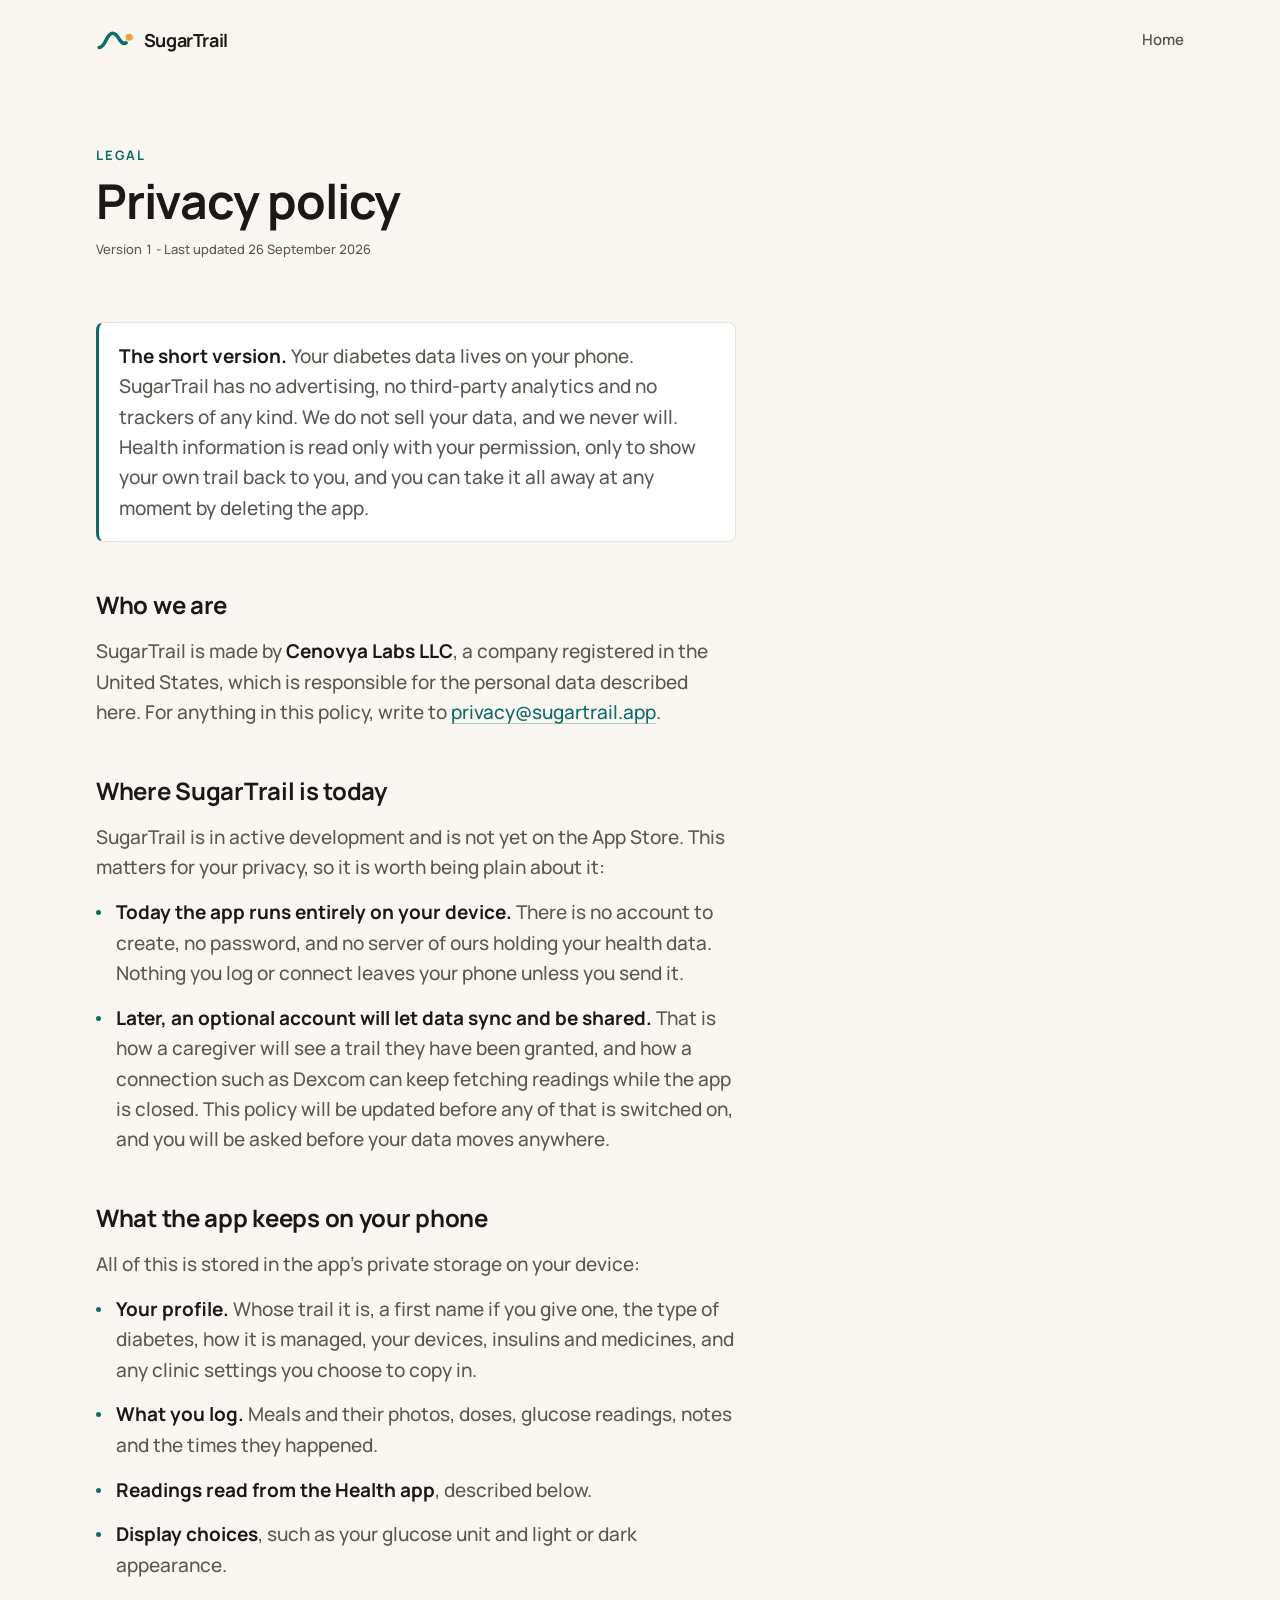
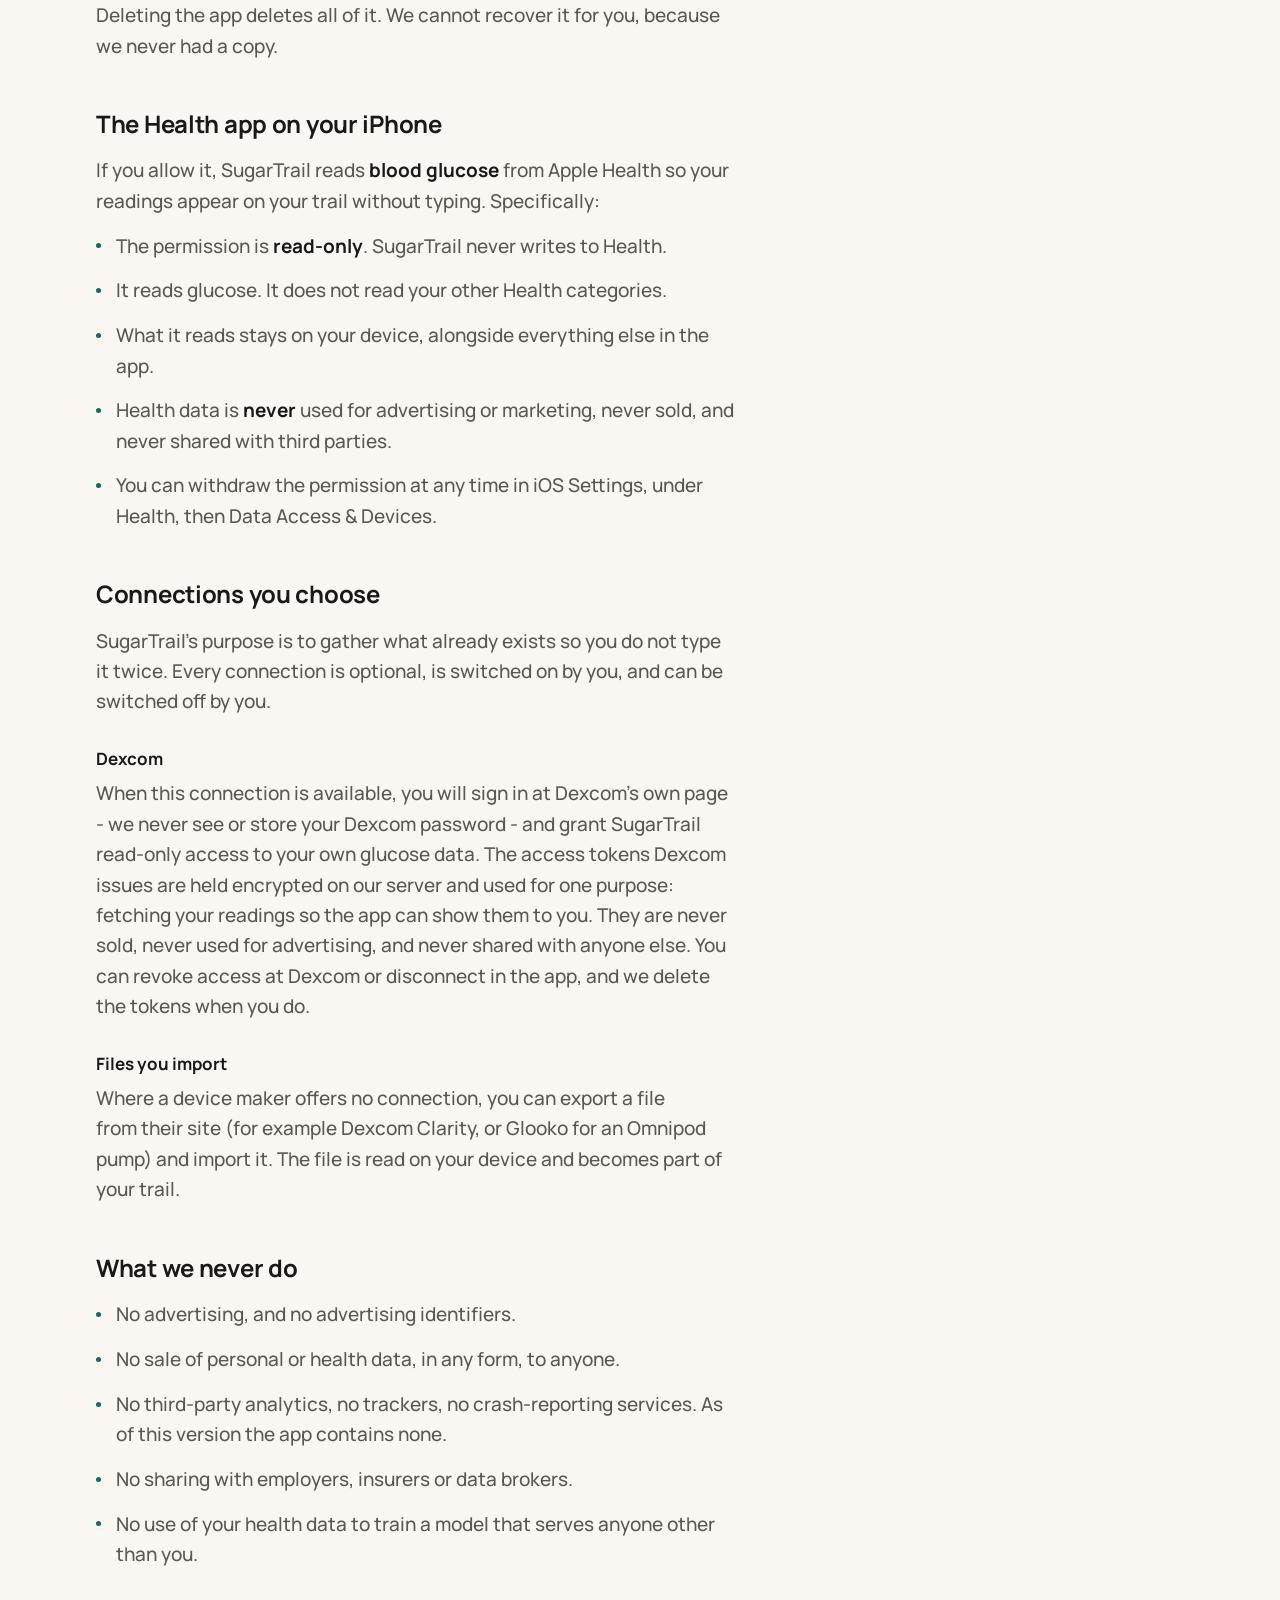
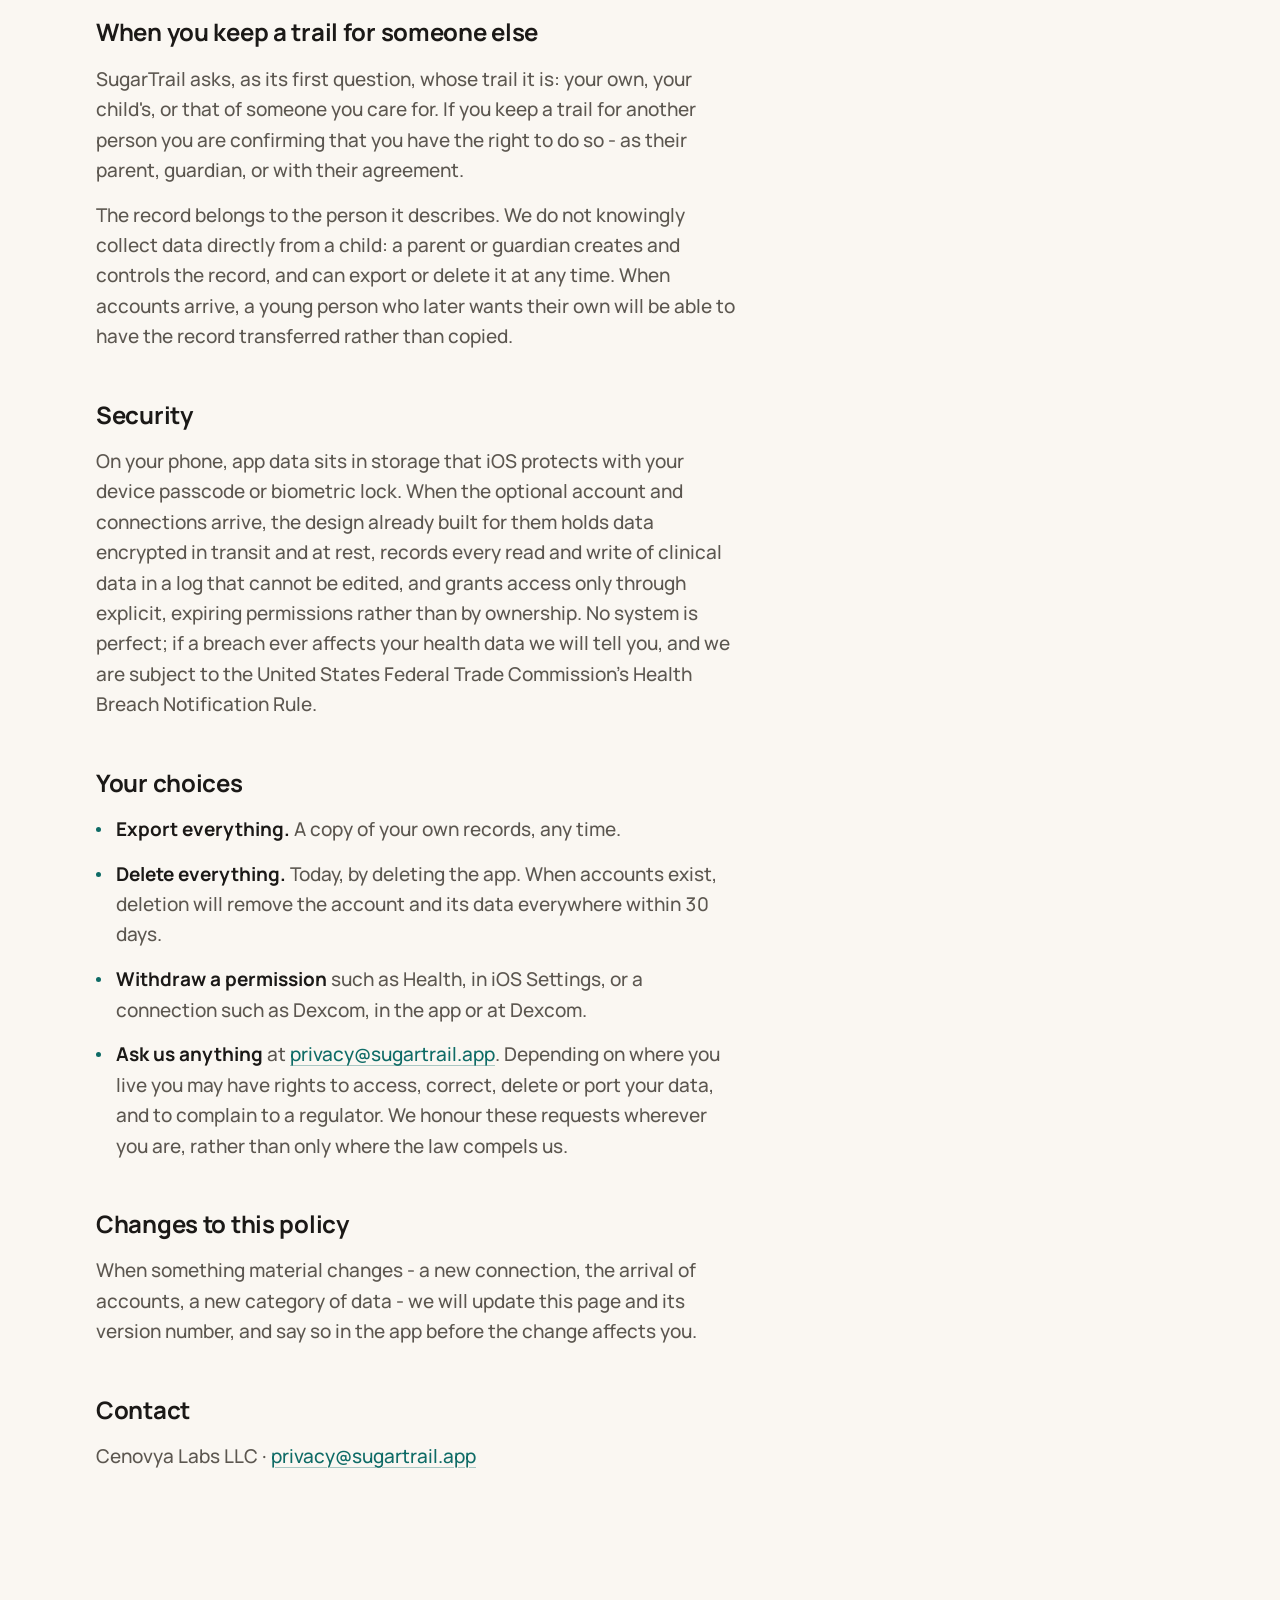
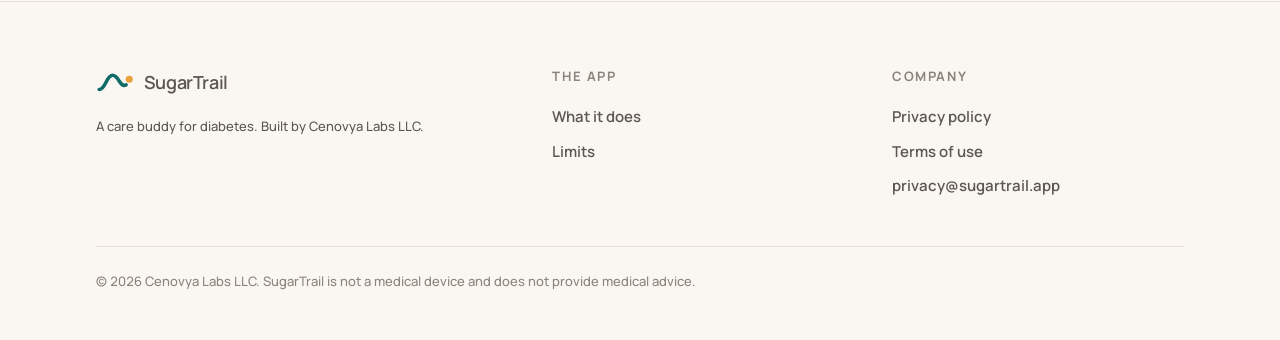
==== privacy/index.html @ 5273e549 "feat: the SugarTrail site - home, privacy, terms, and the Dexcom callback Four hand-written pages on" ====
<!doctype html>
<html lang="en">
  <head>
    <meta charset="utf-8" />
    <meta name="viewport" content="width=device-width, initial-scale=1" />
    <title>Privacy policy - SugarTrail</title>
    <meta name="description" content="How SugarTrail handles your health data: what stays on your phone, what we read from the Health app, what we never do, and the choices you have." />
    <link rel="canonical" href="https://sugartrail.app/privacy" />
    <meta name="theme-color" content="#FAF7F2" media="(prefers-color-scheme: light)" />
    <meta name="theme-color" content="#141210" media="(prefers-color-scheme: dark)" />
    <link rel="icon" href="/assets/img/favicon.png" sizes="any" />
    <link rel="icon" href="/assets/img/mark.svg" type="image/svg+xml" />
    <link rel="apple-touch-icon" href="/assets/img/apple-touch-icon.png" />
    <link rel="preload" href="/assets/fonts/manrope-500.woff2" as="font" type="font/woff2" crossorigin />
    <link rel="stylesheet" href="/assets/site.css" />
    <script src="/assets/boot.js"></script>
  </head>

  <body>
    <a class="skip" href="#main">Skip to content</a>
    <header class="site-head">
      <div class="shell">
        <a class="wordmark" href="/" aria-label="SugarTrail, home">
          <svg viewBox="0 0 48 32" aria-hidden="true" focusable="false">
            <path d="M4 26 C 12 26, 13 8, 21 8 C 29 8, 30 24, 38 20" fill="none" stroke="var(--trail)" stroke-width="4.5" stroke-linecap="round" />
            <circle cx="42" cy="13" r="4.5" fill="var(--sunrise)" />
          </svg>
          SugarTrail
        </a>
        <nav class="head-links" aria-label="Primary">
          <a href="/">Home</a>
        </nav>
      </div>
    </header>

    <main id="main">
      <div class="shell page-head">
        <span class="eyebrow">Legal</span>
        <h1 class="title">Privacy policy</h1>
        <p class="caption">Version 1 - Last updated 26 September 2026</p>
      </div>

      <div class="shell page-body">
        <div class="prose">
          <div class="callout">
            <p>
              <strong>The short version.</strong> Your diabetes data lives on your phone.
              SugarTrail has no advertising, no third-party analytics and no trackers of any
              kind. We do not sell your data, and we never will. Health information is read
              only with your permission, only to show your own trail back to you, and you can
              take it all away at any moment by deleting the app.
            </p>
          </div>

          <h2>Who we are</h2>
          <p>
            SugarTrail is made by <strong>Cenovya Labs LLC</strong>, a company registered in
            the United States, which is responsible for the personal data described here. For
            anything in this policy, write to
            <a href="mailto:privacy@sugartrail.app">privacy@sugartrail.app</a>.
          </p>

          <h2>Where SugarTrail is today</h2>
          <p>
            SugarTrail is in active development and is not yet on the App Store. This matters
            for your privacy, so it is worth being plain about it:
          </p>
          <ul>
            <li>
              <strong>Today the app runs entirely on your device.</strong> There is no account
              to create, no password, and no server of ours holding your health data. Nothing
              you log or connect leaves your phone unless you send it.
            </li>
            <li>
              <strong>Later, an optional account will let data sync and be shared.</strong>
              That is how a caregiver will see a trail they have been granted, and how a
              connection such as Dexcom can keep fetching readings while the app is closed.
              This policy will be updated before any of that is switched on, and you will be
              asked before your data moves anywhere.
            </li>
          </ul>

          <h2>What the app keeps on your phone</h2>
          <p>All of this is stored in the app's private storage on your device:</p>
          <ul>
            <li>
              <strong>Your profile.</strong> Whose trail it is, a first name if you give one,
              the type of diabetes, how it is managed, your devices, insulins and medicines,
              and any clinic settings you choose to copy in.
            </li>
            <li>
              <strong>What you log.</strong> Meals and their photos, doses, glucose readings,
              notes and the times they happened.
            </li>
            <li>
              <strong>Readings read from the Health app</strong>, described below.
            </li>
            <li>
              <strong>Display choices</strong>, such as your glucose unit and light or dark
              appearance.
            </li>
          </ul>
          <p>
            Deleting the app deletes all of it. We cannot recover it for you, because we never
            had a copy.
          </p>

          <h2>The Health app on your iPhone</h2>
          <p>
            If you allow it, SugarTrail reads <strong>blood glucose</strong> from Apple Health
            so your readings appear on your trail without typing. Specifically:
          </p>
          <ul>
            <li>The permission is <strong>read-only</strong>. SugarTrail never writes to Health.</li>
            <li>It reads glucose. It does not read your other Health categories.</li>
            <li>
              What it reads stays on your device, alongside everything else in the app.
            </li>
            <li>
              Health data is <strong>never</strong> used for advertising or marketing, never
              sold, and never shared with third parties.
            </li>
            <li>
              You can withdraw the permission at any time in iOS Settings, under Health, then
              Data Access &amp; Devices.
            </li>
          </ul>

          <h2>Connections you choose</h2>
          <p>
            SugarTrail's purpose is to gather what already exists so you do not type it twice.
            Every connection is optional, is switched on by you, and can be switched off by
            you.
          </p>
          <h3>Dexcom</h3>
          <p>
            When this connection is available, you will sign in at Dexcom's own page - we
            never see or store your Dexcom password - and grant SugarTrail read-only access to
            your own glucose data. The access tokens Dexcom issues are held encrypted on our
            server and used for one purpose: fetching your readings so the app can show them
            to you. They are never sold, never used for advertising, and never shared with
            anyone else. You can revoke access at Dexcom or disconnect in the app, and we
            delete the tokens when you do.
          </p>
          <h3>Files you import</h3>
          <p>
            Where a device maker offers no connection, you can export a file from their site
            (for example Dexcom Clarity, or Glooko for an Omnipod pump) and import it. The
            file is read on your device and becomes part of your trail.
          </p>

          <h2>What we never do</h2>
          <ul>
            <li>No advertising, and no advertising identifiers.</li>
            <li>No sale of personal or health data, in any form, to anyone.</li>
            <li>
              No third-party analytics, no trackers, no crash-reporting services. As of this
              version the app contains none.
            </li>
            <li>No sharing with employers, insurers or data brokers.</li>
            <li>
              No use of your health data to train a model that serves anyone other than you.
            </li>
          </ul>

          <h2>When you keep a trail for someone else</h2>
          <p>
            SugarTrail asks, as its first question, whose trail it is: your own, your child's,
            or that of someone you care for. If you keep a trail for another person you are
            confirming that you have the right to do so - as their parent, guardian, or with
            their agreement.
          </p>
          <p>
            The record belongs to the person it describes. We do not knowingly collect data
            directly from a child: a parent or guardian creates and controls the record, and
            can export or delete it at any time. When accounts arrive, a young person who
            later wants their own will be able to have the record transferred rather than
            copied.
          </p>

          <h2>Security</h2>
          <p>
            On your phone, app data sits in storage that iOS protects with your device
            passcode or biometric lock. When the optional account and connections arrive, the
            design already built for them holds data encrypted in transit and at rest, records
            every read and write of clinical data in a log that cannot be edited, and grants
            access only through explicit, expiring permissions rather than by ownership. No
            system is perfect; if a breach ever affects your health data we will tell you, and
            we are subject to the United States Federal Trade Commission's Health Breach
            Notification Rule.
          </p>

          <h2>Your choices</h2>
          <ul>
            <li><strong>Export everything.</strong> A copy of your own records, any time.</li>
            <li>
              <strong>Delete everything.</strong> Today, by deleting the app. When accounts
              exist, deletion will remove the account and its data everywhere within 30 days.
            </li>
            <li>
              <strong>Withdraw a permission</strong> such as Health, in iOS Settings, or a
              connection such as Dexcom, in the app or at Dexcom.
            </li>
            <li>
              <strong>Ask us anything</strong> at
              <a href="mailto:privacy@sugartrail.app">privacy@sugartrail.app</a>. Depending on
              where you live you may have rights to access, correct, delete or port your data,
              and to complain to a regulator. We honour these requests wherever you are,
              rather than only where the law compels us.
            </li>
          </ul>

          <h2>Changes to this policy</h2>
          <p>
            When something material changes - a new connection, the arrival of accounts, a new
            category of data - we will update this page and its version number, and say so in
            the app before the change affects you.
          </p>

          <h2>Contact</h2>
          <p>
            Cenovya Labs LLC ·
            <a href="mailto:privacy@sugartrail.app">privacy@sugartrail.app</a>
          </p>
        </div>
      </div>
    </main>

    <footer class="site-foot">
      <div class="shell">
        <div class="foot-grid">
          <div>
            <a class="wordmark" href="/">
              <svg viewBox="0 0 48 32" aria-hidden="true" focusable="false">
                <path d="M4 26 C 12 26, 13 8, 21 8 C 29 8, 30 24, 38 20" fill="none" stroke="var(--trail)" stroke-width="4.5" stroke-linecap="round" />
                <circle cx="42" cy="13" r="4.5" fill="var(--sunrise)" />
              </svg>
              SugarTrail
            </a>
            <p class="caption foot-tag">
              A care buddy for diabetes. Built by Cenovya Labs LLC.
            </p>
          </div>
          <nav aria-labelledby="f1">
            <h2 id="f1">The app</h2>
            <ul>
              <li><a href="/#does">What it does</a></li>
              <li><a href="/#limits">Limits</a></li>
            </ul>
          </nav>
          <nav aria-labelledby="f2">
            <h2 id="f2">Company</h2>
            <ul>
              <li><a href="/privacy">Privacy policy</a></li>
              <li><a href="/terms">Terms of use</a></li>
              <li><a href="mailto:privacy@sugartrail.app">privacy@sugartrail.app</a></li>
            </ul>
          </nav>
        </div>
        <div class="foot-note">
          <p>
            © 2026 Cenovya Labs LLC. SugarTrail is not a medical device and does not provide
            medical advice.
          </p>
        </div>
      </div>
    </footer>
  </body>
</html>
---- assets/site.css ----
/*
 * SugarTrail - sugartrail.app
 *
 * The design system of the app, on the web: docs/DESIGN.md in the app repo
 * is the source. Two working colours, one type family, motion that means
 * something, no decoration. The craft shows in what is left out.
 */

/* ---------- Manrope, self-hosted. No third-party request from this site. --- */
@font-face {
  font-family: 'Manrope';
  font-style: normal;
  font-weight: 500;
  font-display: swap;
  src: url('fonts/manrope-500.woff2') format('woff2');
}
@font-face {
  font-family: 'Manrope';
  font-style: normal;
  font-weight: 600;
  font-display: swap;
  src: url('fonts/manrope-600.woff2') format('woff2');
}
@font-face {
  font-family: 'Manrope';
  font-style: normal;
  font-weight: 700;
  font-display: swap;
  src: url('fonts/manrope-700.woff2') format('woff2');
}
@font-face {
  font-family: 'Manrope';
  font-style: normal;
  font-weight: 800;
  font-display: swap;
  src: url('fonts/manrope-800.woff2') format('woff2');
}

/* ---------- Tokens ------------------------------------------------------- */
:root {
  color-scheme: light dark;

  --canvas: #faf7f2;
  --surface: #ffffff;
  --ink: #1b1917;
  --ink-2: #5c5750;
  --line: #e7e1d8;
  --trail: #0e6b66;
  --trail-soft: #d7ecea;
  --sunrise: #e9a23b;
  --sunrise-soft: #fbebd0;
  --quiet: #8a847b;
  --shadow: 0 2px 12px rgb(27 25 23 / 6%);
  --shadow-lift: 0 10px 34px rgb(27 25 23 / 9%);
  --ring: rgb(14 107 102 / 35%);

  --radius-sm: 8px;
  --radius: 16px;
  --radius-lg: 24px;
  --pill: 999px;

  --measure: 34rem;
  --wide: 68rem;
  --section: clamp(4.5rem, 9vw, 8.5rem);

  --t-display: clamp(2.85rem, 1.1rem + 6.1vw, 5.5rem);
  --t-title: clamp(1.9rem, 1.15rem + 2.6vw, 3rem);
  --t-heading: clamp(1.25rem, 1.06rem + 0.6vw, 1.5rem);
  --t-lead: clamp(1.125rem, 1.03rem + 0.4vw, 1.3125rem);
  --t-body: clamp(1.0625rem, 1.01rem + 0.25vw, 1.1875rem);
  --t-callout: 0.9375rem;
  --t-caption: 0.8125rem;

  --ease: cubic-bezier(0.22, 0.61, 0.36, 1);
}

@media (prefers-color-scheme: dark) {
  :root {
    --canvas: #141210;
    --surface: #1e1b18;
    --ink: #f3efe8;
    --ink-2: #a9a297;
    --line: #2e2a26;
    --trail: #5cc4be;
    --trail-soft: #123b39;
    --sunrise: #f2b75a;
    --sunrise-soft: #3a2c13;
    --quiet: #7c766d;
    --shadow: 0 2px 12px rgb(0 0 0 / 34%);
    --shadow-lift: 0 10px 34px rgb(0 0 0 / 46%);
    --ring: rgb(92 196 190 / 45%);
  }
}

/* ---------- Base --------------------------------------------------------- */
*,
*::before,
*::after {
  box-sizing: border-box;
}

html {
  -webkit-text-size-adjust: 100%;
  scroll-behavior: smooth;
}

body {
  margin: 0;
  background: var(--canvas);
  color: var(--ink);
  font-family: 'Manrope', ui-sans-serif, system-ui, -apple-system, 'Segoe UI', sans-serif;
  font-size: var(--t-body);
  font-weight: 500;
  line-height: 1.6;
  font-synthesis: none; /* Manrope has no italic; never let the browser fake one */
  font-variant-numeric: tabular-nums;
  -webkit-font-smoothing: antialiased;
  -moz-osx-font-smoothing: grayscale;
  text-rendering: optimizeLegibility;
}

h1,
h2,
h3 {
  margin: 0;
  text-wrap: balance;
}

p {
  margin: 0;
  text-wrap: pretty;
}

ul,
ol {
  margin: 0;
  padding: 0;
  list-style: none;
}

img,
svg {
  display: block;
  max-width: 100%;
}

a {
  color: var(--trail);
  text-decoration-color: color-mix(in srgb, var(--trail) 34%, transparent);
  text-underline-offset: 0.22em;
  text-decoration-thickness: 1px;
  transition: text-decoration-color 180ms var(--ease);
}

a:hover {
  text-decoration-color: currentColor;
}

:focus-visible {
  outline: 2px solid var(--trail);
  outline-offset: 3px;
  border-radius: 4px;
}

::selection {
  background: var(--trail-soft);
  color: var(--ink);
}

:target {
  scroll-margin-top: 6rem;
}

/* ---------- Type helpers ------------------------------------------------- */
.display {
  font-size: var(--t-display);
  font-weight: 800;
  line-height: 0.98;
  letter-spacing: -0.035em;
}

.title {
  font-size: var(--t-title);
  font-weight: 700;
  line-height: 1.08;
  letter-spacing: -0.025em;
}

.heading {
  font-size: var(--t-heading);
  font-weight: 700;
  line-height: 1.25;
  letter-spacing: -0.012em;
}

.lead {
  font-size: var(--t-lead);
  line-height: 1.55;
  color: var(--ink-2);
}

.eyebrow {
  display: block;
  font-size: var(--t-caption);
  font-weight: 700;
  letter-spacing: 0.14em;
  text-transform: uppercase;
  color: var(--trail);
}

.caption {
  font-size: var(--t-caption);
  color: var(--ink-2);
  line-height: 1.55;
}

.quiet {
  color: var(--quiet);
}

.measure {
  max-width: var(--measure);
}

.skip {
  position: absolute;
  left: -9999px;
  top: 0;
  background: var(--surface);
  color: var(--ink);
  padding: 0.75rem 1rem;
  border-radius: var(--radius-sm);
  z-index: 100;
}

.skip:focus {
  left: 1rem;
  top: 1rem;
}

/* ---------- Layout ------------------------------------------------------- */
.shell {
  width: min(100% - 2.5rem, var(--wide));
  margin-inline: auto;
}

@media (min-width: 40rem) {
  .shell {
    width: min(100% - 5rem, var(--wide));
  }
}

section {
  padding-block: var(--section);
}

.rule {
  border: 0;
  border-top: 1px solid var(--line);
  margin: 0;
}

/* ---------- Header ------------------------------------------------------- */
.site-head {
  position: sticky;
  top: 0;
  z-index: 20;
  padding-block: 1.125rem;
  background: color-mix(in srgb, var(--canvas) 86%, transparent);
  backdrop-filter: saturate(140%) blur(14px);
  -webkit-backdrop-filter: saturate(140%) blur(14px);
  border-bottom: 1px solid transparent;
  transition: border-color 220ms var(--ease);
}

.site-head[data-scrolled='true'] {
  border-bottom-color: var(--line);
}

.site-head .shell {
  display: flex;
  align-items: center;
  justify-content: space-between;
  gap: 1rem;
}

.wordmark {
  display: inline-flex;
  align-items: center;
  gap: 0.6rem;
  color: var(--ink);
  text-decoration: none;
  font-weight: 700;
  font-size: 1.125rem;
  letter-spacing: -0.02em;
}

.wordmark svg {
  width: 38px;
  height: auto;
}

.head-links {
  display: flex;
  align-items: center;
  gap: 1.5rem;
  font-size: var(--t-callout);
  font-weight: 600;
}

.head-links a {
  display: inline-flex;
  align-items: center;
  min-height: 44px;
  color: var(--ink-2);
  text-decoration: none;
}

.head-links a:hover {
  color: var(--ink);
}

@media (max-width: 36rem) {
  .head-links .on-wide {
    display: none;
  }
}

/* ---------- The rail: the trail, tracing your scroll --------------------- */
.rail {
  position: fixed;
  left: 2.25rem;
  top: 0;
  bottom: 0;
  width: 1px;
  background: var(--line);
  z-index: 10;
  pointer-events: none;
  display: none;
}

.rail span {
  position: absolute;
  inset-inline: -0.5px;
  top: 0;
  height: var(--progress, 0%);
  background: var(--trail);
  transform-origin: top;
}

.rail span::after {
  content: '';
  position: absolute;
  left: 50%;
  bottom: 0;
  width: 7px;
  height: 7px;
  border-radius: 50%;
  background: var(--sunrise);
  transform: translate(-50%, 50%);
}

@media (min-width: 78rem) {
  .rail {
    display: block;
  }
}

/* ---------- Hero --------------------------------------------------------- */
.hero {
  padding-top: clamp(3rem, 7vw, 6rem);
  padding-bottom: clamp(4rem, 8vw, 7rem);
}

.hero-mark {
  width: clamp(88px, 11vw, 132px);
  height: auto;
  margin-bottom: clamp(1.75rem, 3.5vw, 2.75rem);
}

.hero h1 {
  margin-block: 0.5rem 1.5rem;
  max-width: 16ch;
}

.hero h1 .line {
  display: block;
}

.hero .lead {
  max-width: 37rem;
}

.hero-actions {
  display: flex;
  flex-wrap: wrap;
  align-items: center;
  gap: 0.75rem 1.5rem;
  margin-top: 2.25rem;
}

.pill {
  display: inline-flex;
  align-items: center;
  gap: 0.5rem;
  padding: 0.3rem 0.75rem 0.3rem 0.6rem;
  border-radius: var(--pill);
  background: var(--trail-soft);
  color: var(--trail);
  font-size: var(--t-caption);
  font-weight: 700;
  letter-spacing: 0.01em;
}

.pill::before {
  content: '';
  width: 6px;
  height: 6px;
  border-radius: 50%;
  background: var(--sunrise);
}

/* ---------- Buttons ------------------------------------------------------ */
.btn {
  display: inline-flex;
  align-items: center;
  gap: 0.6rem;
  min-height: 48px;
  padding: 0 1.4rem;
  border-radius: var(--pill);
  background: var(--trail);
  color: var(--canvas);
  font-weight: 700;
  font-size: var(--t-callout);
  text-decoration: none;
  border: 1px solid transparent;
  box-shadow: var(--shadow);
  transition:
    transform 180ms var(--ease),
    box-shadow 180ms var(--ease);
}

.btn:hover {
  transform: translateY(-1px);
  box-shadow: var(--shadow-lift);
}

.btn:active {
  transform: translateY(0);
}

.btn svg {
  width: 17px;
  height: 17px;
}

.btn-quiet {
  display: inline-flex;
  align-items: center;
  gap: 0.45rem;
  min-height: 48px;
  color: var(--ink-2);
  font-weight: 600;
  font-size: var(--t-callout);
  text-decoration: none;
}

.btn-quiet:hover {
  color: var(--ink);
}

.btn-quiet svg {
  width: 15px;
  height: 15px;
  transition: transform 200ms var(--ease);
}

.btn-quiet:hover svg {
  transform: translateX(3px);
}

/* ---------- Section headers --------------------------------------------- */
.sec-head {
  max-width: 44rem;
  margin-bottom: clamp(2.5rem, 5vw, 4rem);
}

.sec-head .title {
  margin-top: 0.75rem;
}

.sec-head .lead {
  margin-top: 1.125rem;
  max-width: var(--measure);
}

/* ---------- The difficulties: an editorial list -------------------------- */
.burdens {
  border-top: 1px solid var(--line);
}

.burdens li {
  display: grid;
  grid-template-columns: 3.25rem 1fr;
  gap: 0 1rem;
  padding-block: clamp(1.4rem, 2.6vw, 2rem);
  border-bottom: 1px solid var(--line);
  align-items: start;
}

.burdens .num {
  font-size: var(--t-caption);
  font-weight: 700;
  color: var(--trail);
  letter-spacing: 0.08em;
  padding-top: 0.42em;
}

.burdens .body {
  max-width: 42rem;
}

.burdens b {
  font-weight: 700;
}

.burdens .body span {
  color: var(--ink-2);
}

.burdens-note {
  margin-top: 1.75rem;
  color: var(--ink-2);
  font-weight: 600;
}

@media (min-width: 48rem) {
  .burdens li {
    grid-template-columns: 5rem 1fr;
  }
}

/* ---------- Cards -------------------------------------------------------- */
.cards {
  display: grid;
  gap: 1rem;
  grid-template-columns: 1fr;
}

@media (min-width: 46rem) {
  .cards {
    grid-template-columns: repeat(2, 1fr);
  }

  .cards.span-first > li:first-child {
    grid-column: 1 / -1;
  }
}

.card {
  background: var(--surface);
  border: 1px solid var(--line);
  border-radius: var(--radius);
  padding: clamp(1.25rem, 2.4vw, 1.75rem);
  box-shadow: var(--shadow);
  display: flex;
  flex-direction: column;
  gap: 0.85rem;
}

.well {
  width: 40px;
  height: 40px;
  border-radius: 50%;
  background: var(--trail-soft);
  color: var(--trail);
  display: grid;
  place-items: center;
  flex: none;
}

.well svg {
  width: 20px;
  height: 20px;
}

.card h3 {
  font-size: 1.0625rem;
  font-weight: 700;
  letter-spacing: -0.01em;
}

.card p {
  color: var(--ink-2);
  font-size: 1rem;
  line-height: 1.6;
}

/* ---------- The journey: nodes on the trail ------------------------------ */
.journey {
  position: relative;
  padding-left: 2.25rem;
}

.journey::before {
  content: '';
  position: absolute;
  left: 7px;
  top: 0.65rem;
  bottom: 0.65rem;
  width: 2px;
  border-radius: 2px;
  background: linear-gradient(
    to bottom,
    var(--trail) 0%,
    var(--trail) 72%,
    var(--sunrise) 100%
  );
  opacity: 0.85;
}

.journey li {
  position: relative;
  padding-block: 0 clamp(1.75rem, 3.4vw, 2.5rem);
  max-width: 40rem;
}

.journey li:last-child {
  padding-bottom: 0;
}

.journey li::before {
  content: '';
  position: absolute;
  left: -2.25rem;
  top: 0.5rem;
  width: 16px;
  height: 16px;
  border-radius: 50%;
  background: var(--canvas);
  border: 3px solid var(--trail);
}

.journey li:last-child::before {
  border-color: var(--sunrise);
  background: var(--sunrise);
}

.journey h3 {
  font-size: 1.0625rem;
  font-weight: 700;
  margin-bottom: 0.3rem;
}

.journey p {
  color: var(--ink-2);
  font-size: 1rem;
}

/* ---------- Promises ----------------------------------------------------- */
.promises {
  display: grid;
  gap: 1px;
  background: var(--line);
  border: 1px solid var(--line);
  border-radius: var(--radius);
  overflow: hidden;
}

@media (min-width: 46rem) {
  .promises {
    grid-template-columns: repeat(2, 1fr);
  }
}

.promises li {
  background: var(--surface);
  padding: clamp(1.4rem, 2.6vw, 2rem);
  display: flex;
  gap: 1rem;
  align-items: flex-start;
}

.promises h3 {
  font-size: 1.0625rem;
  font-weight: 700;
  margin-bottom: 0.3rem;
}

.promises p {
  color: var(--ink-2);
  font-size: 1rem;
}

/* ---------- Limits: the honest half -------------------------------------- */
.limits {
  background: var(--surface);
  border-block: 1px solid var(--line);
}

.limits-list {
  display: grid;
  gap: clamp(1.4rem, 2.8vw, 2.25rem);
}

@media (min-width: 52rem) {
  .limits-list {
    grid-template-columns: repeat(2, 1fr);
    column-gap: clamp(2rem, 5vw, 4.5rem);
  }
}

.limits-list li {
  max-width: 30rem;
}

.limits-list h3 {
  font-size: 1.0625rem;
  font-weight: 700;
  padding-top: 0.9rem;
  border-top: 2px solid var(--trail);
  display: inline-block;
  margin-bottom: 0.4rem;
}

.limits-list p {
  color: var(--ink-2);
  font-size: 1rem;
}

/* ---------- Closing ------------------------------------------------------ */
.closing {
  text-align: center;
}

.closing .title {
  margin-inline: auto;
  max-width: 18ch;
}

.closing .lead {
  margin: 1.25rem auto 0;
  max-width: 34rem;
}

.closing .hero-actions {
  justify-content: center;
}

/* ---------- Footer ------------------------------------------------------- */
.site-foot {
  border-top: 1px solid var(--line);
  padding-block: clamp(2.5rem, 5vw, 4rem) 3rem;
  font-size: var(--t-callout);
}

.foot-grid {
  display: grid;
  gap: 2.25rem;
  grid-template-columns: 1fr;
}

@media (min-width: 46rem) {
  .foot-grid {
    grid-template-columns: 1.4fr 1fr 1fr;
    gap: 3rem;
  }
}

.foot-grid h2 {
  font-size: var(--t-caption);
  font-weight: 700;
  letter-spacing: 0.12em;
  text-transform: uppercase;
  color: var(--quiet);
  margin-bottom: 0.9rem;
}

.foot-grid ul {
  display: grid;
  gap: 0.15rem;
}

.foot-grid a {
  display: inline-flex;
  align-items: center;
  min-height: 32px;
  color: var(--ink-2);
  text-decoration: none;
  font-weight: 600;
}

.foot-grid a:hover {
  color: var(--ink);
}

.foot-note {
  margin-top: 2.75rem;
  padding-top: 1.5rem;
  border-top: 1px solid var(--line);
  display: flex;
  flex-wrap: wrap;
  gap: 0.6rem 1.5rem;
  justify-content: space-between;
  color: var(--quiet);
  font-size: var(--t-caption);
}

.foot-note p {
  max-width: 46rem;
}

/* ---------- Prose: the legal pages --------------------------------------- */
.prose {
  max-width: 40rem;
}

.prose h2 {
  font-size: var(--t-heading);
  font-weight: 700;
  letter-spacing: -0.012em;
  margin-top: 2.75rem;
  margin-bottom: 0.75rem;
}

.prose h3 {
  font-size: 1.0625rem;
  font-weight: 700;
  margin-top: 1.75rem;
  margin-bottom: 0.4rem;
}

.prose p,
.prose li {
  color: var(--ink-2);
  margin-bottom: 0.9rem;
}

.prose strong {
  color: var(--ink);
  font-weight: 700;
}

.prose ul {
  list-style: none;
  margin-bottom: 1.25rem;
}

.prose ul li {
  position: relative;
  padding-left: 1.25rem;
}

.prose ul li::before {
  content: '';
  position: absolute;
  left: 0;
  top: 0.68em;
  width: 5px;
  height: 5px;
  border-radius: 50%;
  background: var(--trail);
}

.prose .callout {
  background: var(--surface);
  border: 1px solid var(--line);
  border-left: 3px solid var(--trail);
  border-radius: var(--radius-sm);
  padding: 1.125rem 1.25rem;
  margin-block: 1.5rem;
}

.prose .callout p:last-child {
  margin-bottom: 0;
}

.prose table {
  width: 100%;
  border-collapse: collapse;
  margin-block: 1.25rem 1.75rem;
  font-size: 0.9375rem;
}

.prose th,
.prose td {
  border: 1px solid var(--line);
  padding: 0.7rem 0.85rem;
  text-align: left;
  vertical-align: top;
  color: var(--ink-2);
}

.prose th {
  background: var(--surface);
  color: var(--ink);
  font-weight: 700;
  font-size: var(--t-caption);
  letter-spacing: 0.02em;
}

.page-head {
  padding-top: clamp(2.5rem, 5vw, 4rem);
  padding-bottom: clamp(1.5rem, 3vw, 2.5rem);
}

.page-head .title {
  margin-top: 0.6rem;
}

.page-head .caption {
  margin-top: 0.75rem;
}

/* ---------- Motion ------------------------------------------------------- */
.js .reveal {
  opacity: 0;
  transform: translateY(14px);
}

.js .reveal.in {
  opacity: 1;
  transform: none;
  transition:
    opacity 700ms var(--ease),
    transform 700ms var(--ease);
  transition-delay: var(--delay, 0ms);
}

.draw path {
  stroke-dasharray: var(--len, 120);
  stroke-dashoffset: var(--len, 120);
  animation: draw 1400ms var(--ease) 180ms forwards;
}

.draw circle {
  opacity: 0;
  animation:
    dot 520ms var(--ease) 1180ms forwards,
    breathe 4s ease-in-out 1800ms infinite;
}

@keyframes draw {
  to {
    stroke-dashoffset: 0;
  }
}

@keyframes dot {
  from {
    opacity: 0;
    transform: scale(0.4);
  }

  to {
    opacity: 1;
    transform: scale(1);
  }
}

@keyframes breathe {
  0%,
  100% {
    opacity: 1;
  }

  50% {
    opacity: 0.68;
  }
}

.draw circle {
  transform-origin: 42px 13px;
}

@media (prefers-reduced-motion: reduce) {
  html {
    scroll-behavior: auto;
  }

  .js .reveal {
    opacity: 1;
    transform: none;
  }

  .draw path {
    stroke-dasharray: none;
    stroke-dashoffset: 0;
    animation: none;
  }

  .draw circle {
    opacity: 1;
    animation: none;
  }

  .btn:hover,
  .btn-quiet:hover svg {
    transform: none;
  }
}

/* ---------- Print: the legal pages are printed and filed ----------------- */
@media print {
  .site-head,
  .rail,
  .site-foot,
  .skip {
    display: none;
  }

  body {
    background: #fff;
    color: #000;
    font-size: 11pt;
  }

  .prose {
    max-width: none;
  }

  .prose p,
  .prose li,
  .prose td {
    color: #222;
  }

  a {
    color: #000;
  }
}

/* ---------- Utilities (kept as classes: the CSP forbids inline styles) --- */
.foot-tag {
  margin-top: 0.9rem;
  max-width: 24rem;
}

.page-body {
  padding-bottom: var(--section);
}

/* ---------- The small pages: callback, 404 ------------------------------- */
.center-page {
  min-height: 72vh;
  display: grid;
  place-items: center;
  text-align: center;
  padding-block: var(--section);
}

.center-page .inner {
  max-width: 30rem;
}

.center-page .hero-mark {
  margin-inline: auto;
}

.center-page .lead {
  margin-top: 1rem;
}

.center-page .hero-actions {
  justify-content: center;
  margin-top: 1.75rem;
}

.spinner {
  width: 22px;
  height: 22px;
  margin: 0 auto 1.25rem;
  border-radius: 50%;
  border: 2px solid var(--line);
  border-top-color: var(--trail);
  animation: spin 900ms linear infinite;
}

@keyframes spin {
  to {
    transform: rotate(360deg);
  }
}

[hidden] {
  display: none !important;
}

@media (prefers-reduced-motion: reduce) {
  .spinner {
    animation-duration: 2.4s;
  }
}
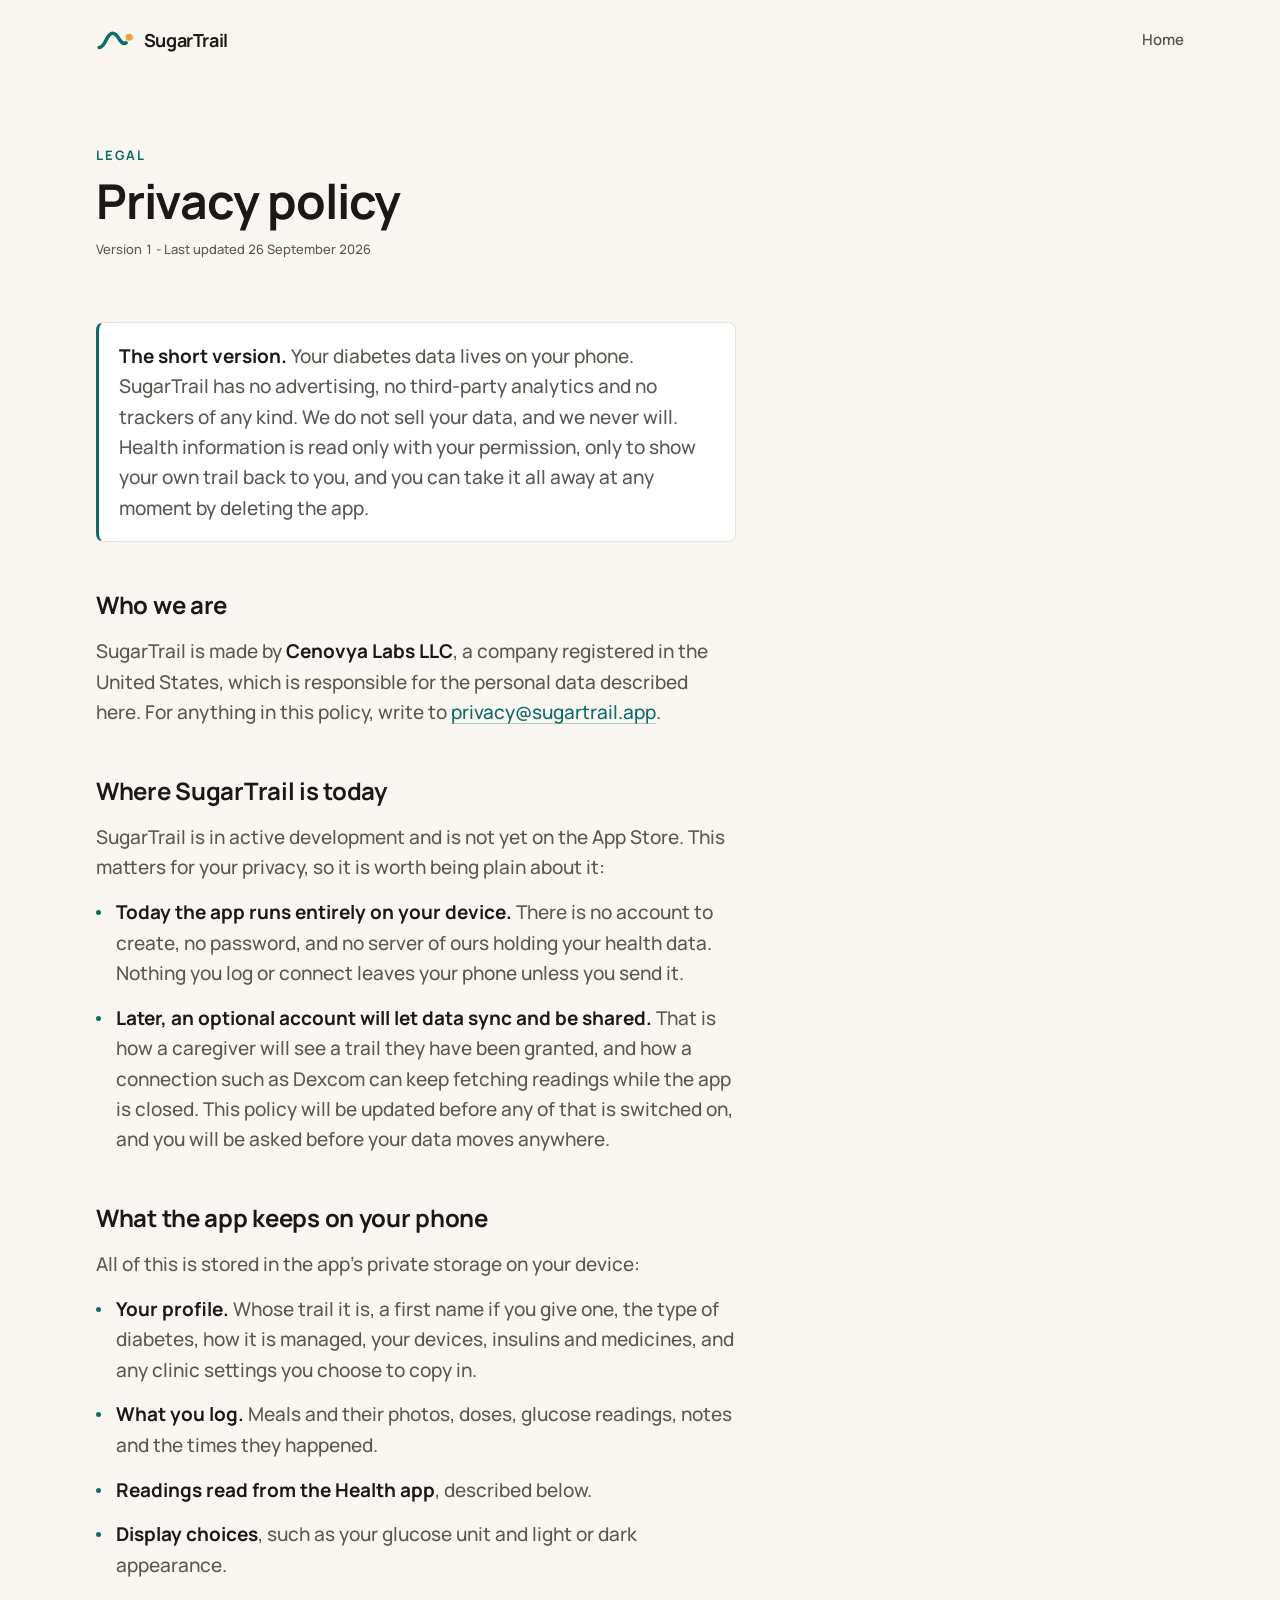
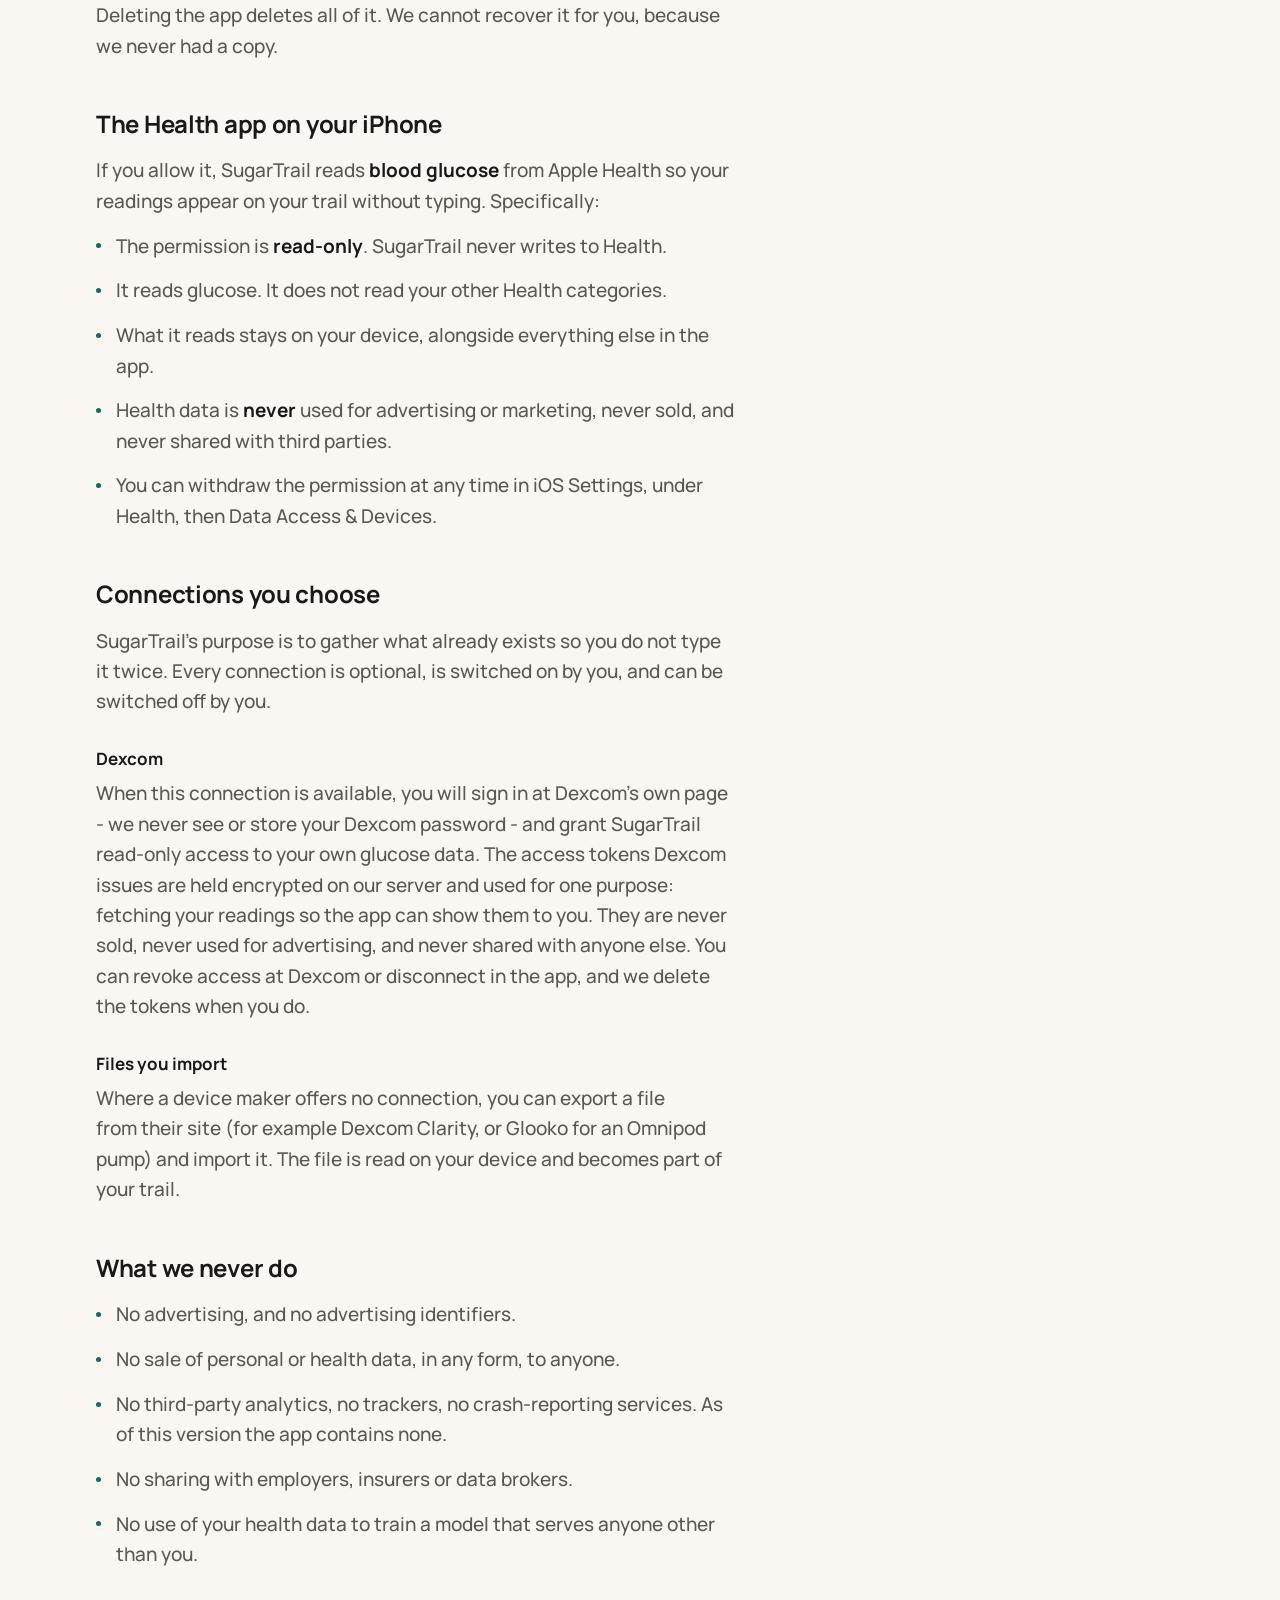
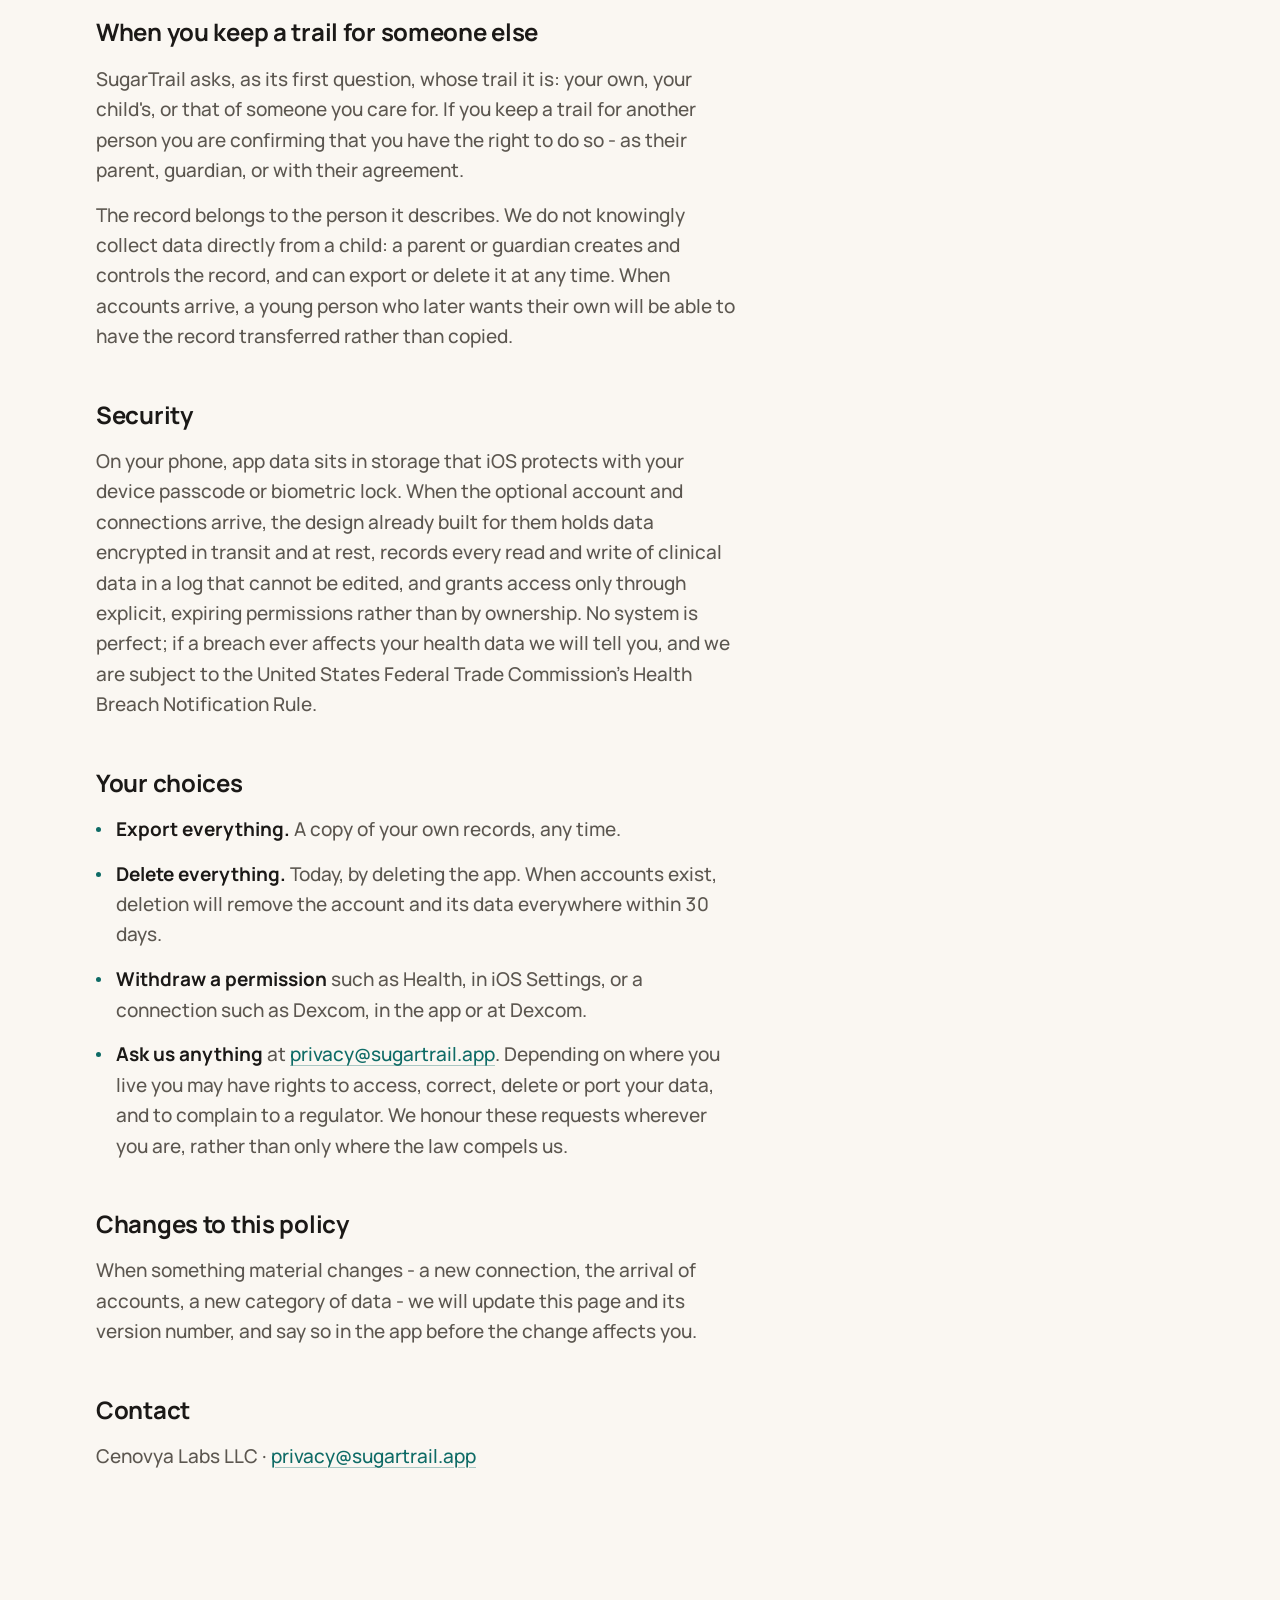
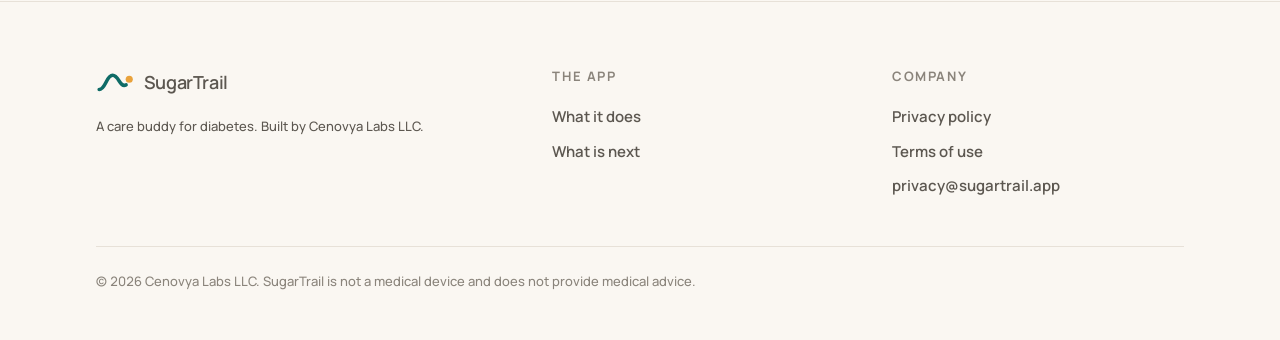
==== commit c6f9b790: "copy: the companion, first - and the trail ahead in place of the limits "Diabetes is a long walk. No" ====
--- a/privacy/index.html
+++ b/privacy/index.html
@@ -245,7 +245,7 @@
             <h2 id="f1">The app</h2>
             <ul>
               <li><a href="/#does">What it does</a></li>
-              <li><a href="/#limits">Limits</a></li>
+              <li><a href="/#ahead">What is next</a></li>
             </ul>
           </nav>
           <nav aria-labelledby="f2">
--- a/assets/site.css
+++ b/assets/site.css
@@ -49,6 +49,7 @@
   --trail-soft: #d7ecea;
   --sunrise: #e9a23b;
   --sunrise-soft: #fbebd0;
+  --in-range: #3d8b5f;
   --quiet: #8a847b;
   --shadow: 0 2px 12px rgb(27 25 23 / 6%);
   --shadow-lift: 0 10px 34px rgb(27 25 23 / 9%);
@@ -85,6 +86,7 @@
     --trail-soft: #123b39;
     --sunrise: #f2b75a;
     --sunrise-soft: #3a2c13;
+    --in-range: #6fc08e;
     --quiet: #7c766d;
     --shadow: 0 2px 12px rgb(0 0 0 / 34%);
     --shadow-lift: 0 10px 34px rgb(0 0 0 / 46%);
@@ -692,29 +694,29 @@
   font-size: 1rem;
 }
 
-/* ---------- Limits: the honest half -------------------------------------- */
-.limits {
+/* ---------- The trail ahead ---------------------------------------------- */
+.ahead {
   background: var(--surface);
   border-block: 1px solid var(--line);
 }
 
-.limits-list {
+.ahead-list {
   display: grid;
   gap: clamp(1.4rem, 2.8vw, 2.25rem);
 }
 
 @media (min-width: 52rem) {
-  .limits-list {
+  .ahead-list {
     grid-template-columns: repeat(2, 1fr);
     column-gap: clamp(2rem, 5vw, 4.5rem);
   }
 }
 
-.limits-list li {
+.ahead-list li {
   max-width: 30rem;
 }
 
-.limits-list h3 {
+.ahead-list h3 {
   font-size: 1.0625rem;
   font-weight: 700;
   padding-top: 0.9rem;
@@ -723,7 +725,7 @@
   margin-bottom: 0.4rem;
 }
 
-.limits-list p {
+.ahead-list p {
   color: var(--ink-2);
   font-size: 1rem;
 }
@@ -1091,3 +1093,478 @@
     animation-duration: 2.4s;
   }
 }
+
+/* ======================================================================
+ * The device: the app's calm state, standing in the hero.
+ *
+ * Built from the same tokens as the site, so it follows the theme the way
+ * the app does. No image, no WebGL, no library - it weighs nothing and it
+ * can never fall out of date with the palette.
+ * ==================================================================== */
+.hero-grid {
+  display: grid;
+  gap: clamp(3rem, 6vw, 4rem);
+  align-items: center;
+}
+
+@media (min-width: 64rem) {
+  .hero-grid {
+    grid-template-columns: minmax(0, 1fr) auto;
+    gap: clamp(2rem, 5vw, 5rem);
+  }
+}
+
+.device-stage {
+  margin: 0;
+  perspective: 1500px;
+  display: flex;
+  justify-content: center;
+}
+
+.device-scale {
+  transform: scale(var(--device-scale, 1));
+  transform-origin: center;
+}
+
+@media (max-width: 26rem) {
+  .device-scale {
+    --device-scale: 0.82;
+  }
+}
+
+@media (min-width: 26rem) and (max-width: 64rem) {
+  .device-scale {
+    --device-scale: 0.92;
+  }
+}
+
+.device-float {
+  animation: float 7s ease-in-out infinite;
+}
+
+@keyframes float {
+  0%,
+  100% {
+    transform: translateY(0);
+  }
+
+  50% {
+    transform: translateY(-7px);
+  }
+}
+
+.device {
+  position: relative;
+  width: 320px;
+  height: 656px;
+  padding: 11px;
+  border-radius: 46px;
+  background: linear-gradient(155deg, #322e2a 0%, #16130f 42%, #23201c 100%);
+  transform-style: preserve-3d;
+  transform: rotateY(var(--ry, -15deg)) rotateX(var(--rx, 6deg)) rotateZ(-1.2deg);
+  transition: transform 450ms var(--ease);
+  box-shadow:
+    0 2px 6px rgb(27 25 23 / 10%),
+    0 10px 24px rgb(27 25 23 / 10%),
+    42px 66px 90px -34px rgb(27 25 23 / 40%),
+    inset 0 0 0 1px rgb(255 255 255 / 12%);
+}
+
+@media (prefers-color-scheme: dark) {
+  .device {
+    box-shadow:
+      0 2px 6px rgb(0 0 0 / 40%),
+      0 10px 24px rgb(0 0 0 / 34%),
+      42px 66px 90px -34px rgb(0 0 0 / 70%),
+      inset 0 0 0 1px rgb(255 255 255 / 9%);
+  }
+}
+
+/* The island, and a single soft highlight where the light falls. */
+.device::before {
+  content: '';
+  position: absolute;
+  top: 22px;
+  left: 50%;
+  width: 86px;
+  height: 25px;
+  border-radius: var(--pill);
+  background: #0a0908;
+  transform: translateX(-50%) translateZ(2px);
+  z-index: 3;
+}
+
+.device-glare {
+  position: absolute;
+  inset: 0;
+  border-radius: 46px;
+  z-index: 2;
+  pointer-events: none;
+  background: linear-gradient(
+    118deg,
+    rgb(255 255 255 / 13%) 0%,
+    rgb(255 255 255 / 4%) 16%,
+    transparent 30%
+  );
+}
+
+.screen {
+  position: relative;
+  height: 100%;
+  border-radius: 36px;
+  background: var(--canvas);
+  overflow: hidden;
+  display: flex;
+  flex-direction: column;
+  transform: translateZ(1px);
+}
+
+/* ---- the screen's own small type scale, fixed to the device width ---- */
+.s-status {
+  display: flex;
+  justify-content: space-between;
+  align-items: center;
+  padding: 15px 24px 0;
+  font-size: 12px;
+  font-weight: 700;
+  color: var(--ink);
+  letter-spacing: -0.01em;
+}
+
+.s-signal {
+  display: flex;
+  align-items: flex-end;
+  gap: 2px;
+}
+
+.s-signal i {
+  display: block;
+  width: 3px;
+  border-radius: 1px;
+  background: var(--ink);
+}
+
+.s-signal i:nth-child(1) {
+  height: 4px;
+}
+
+.s-signal i:nth-child(2) {
+  height: 6px;
+}
+
+.s-signal i:nth-child(3) {
+  height: 8px;
+}
+
+.s-signal i:nth-child(4) {
+  height: 10px;
+  opacity: 0.35;
+}
+
+.s-battery {
+  width: 22px;
+  height: 11px;
+  border: 1.4px solid var(--ink);
+  border-radius: 3px;
+  padding: 1.4px;
+  opacity: 0.85;
+}
+
+.s-battery span {
+  display: block;
+  width: 72%;
+  height: 100%;
+  border-radius: 1px;
+  background: var(--ink);
+}
+
+.s-head {
+  display: flex;
+  align-items: flex-start;
+  justify-content: space-between;
+  gap: 10px;
+  padding: 18px 20px 14px;
+}
+
+.s-greet {
+  font-size: 21px;
+  font-weight: 700;
+  letter-spacing: -0.025em;
+  line-height: 1.15;
+}
+
+.s-date {
+  font-size: 11.5px;
+  color: var(--ink-2);
+  margin-top: 2px;
+}
+
+.s-head svg {
+  width: 34px;
+  flex: none;
+}
+
+.s-card {
+  margin: 0 20px 10px;
+  padding: 14px;
+  border-radius: 14px;
+  background: var(--surface);
+  border: 1px solid var(--line);
+  box-shadow: 0 1px 6px rgb(27 25 23 / 4%);
+}
+
+.s-row {
+  display: flex;
+  align-items: center;
+  justify-content: space-between;
+  gap: 8px;
+}
+
+.s-label {
+  font-size: 11px;
+  color: var(--ink-2);
+  font-weight: 600;
+}
+
+.s-pill {
+  font-size: 10px;
+  font-weight: 700;
+  padding: 3px 8px;
+  border-radius: var(--pill);
+  background: color-mix(in srgb, var(--in-range, #3d8b5f) 16%, transparent);
+  color: var(--in-range, #3d8b5f);
+}
+
+.s-value {
+  display: flex;
+  align-items: baseline;
+  gap: 7px;
+  margin-top: 6px;
+}
+
+.s-num {
+  font-size: 44px;
+  font-weight: 800;
+  letter-spacing: -0.04em;
+  line-height: 1;
+}
+
+.s-unit {
+  font-size: 12px;
+  color: var(--ink-2);
+  font-weight: 600;
+}
+
+.s-trend {
+  display: flex;
+  align-items: center;
+  gap: 3px;
+  margin-top: 2px;
+  font-size: 11px;
+  color: var(--ink-2);
+}
+
+.s-trend svg {
+  width: 12px;
+  height: 12px;
+}
+
+.s-src {
+  font-size: 10.5px;
+  color: var(--ink-2);
+  margin-top: 8px;
+}
+
+.s-calm {
+  background: var(--trail-soft);
+  border-color: transparent;
+}
+
+.s-calm svg {
+  width: 100%;
+  height: 34px;
+  margin-bottom: 8px;
+  animation: breathe 4s ease-in-out infinite;
+}
+
+.s-calm-title {
+  font-size: 14.5px;
+  font-weight: 700;
+  line-height: 1.3;
+  letter-spacing: -0.015em;
+  color: var(--ink);
+}
+
+.s-calm .s-src {
+  margin-top: 5px;
+}
+
+.s-strip {
+  margin: 4px 20px 0;
+  padding: 12px 14px;
+  border-radius: 14px;
+  background: var(--surface);
+  border: 1px solid var(--line);
+}
+
+.s-strip-line {
+  position: relative;
+  height: 18px;
+}
+
+.s-strip-line::before {
+  content: '';
+  position: absolute;
+  left: 0;
+  right: 0;
+  top: 8px;
+  height: 2px;
+  border-radius: 2px;
+  background: var(--line);
+}
+
+.s-strip-line b {
+  position: absolute;
+  top: 4px;
+  width: 10px;
+  height: 10px;
+  border-radius: 50%;
+  border: 2px solid var(--canvas);
+}
+
+.s-tabs {
+  margin-top: auto;
+  display: flex;
+  align-items: center;
+  justify-content: space-around;
+  padding: 10px 12px 20px;
+  border-top: 1px solid var(--line);
+  background: var(--surface);
+}
+
+.s-tab {
+  display: flex;
+  flex-direction: column;
+  align-items: center;
+  gap: 3px;
+  font-size: 9.5px;
+  font-weight: 600;
+  color: var(--quiet);
+  width: 46px;
+}
+
+.s-tab svg {
+  width: 18px;
+  height: 18px;
+}
+
+.s-tab.on {
+  color: var(--trail);
+}
+
+.s-log {
+  width: 46px;
+  height: 46px;
+  border-radius: 50%;
+  background: var(--trail);
+  color: var(--canvas);
+  display: grid;
+  place-items: center;
+  margin-top: -18px;
+  box-shadow: 0 6px 16px color-mix(in srgb, var(--trail) 38%, transparent);
+}
+
+.s-log svg {
+  width: 22px;
+  height: 22px;
+}
+
+/* A card lifts a little when pointed at: the only depth outside the hero. */
+@media (hover: hover) and (pointer: fine) {
+  .card {
+    transition:
+      transform 260ms var(--ease),
+      box-shadow 260ms var(--ease);
+  }
+
+  .card:hover {
+    transform: translateY(-3px);
+    box-shadow: var(--shadow-lift);
+  }
+}
+
+@media (prefers-reduced-motion: reduce) {
+  .device-float,
+  .s-calm svg {
+    animation: none;
+  }
+
+  .device {
+    transition: none;
+  }
+
+  .card:hover {
+    transform: none;
+  }
+}
+
+/* The day's moments on the strip: placed by class so no inline style is needed. */
+.s-strip-line b.d1 {
+  left: 4%;
+  background: var(--in-range);
+  border-color: var(--surface);
+}
+
+.s-strip-line b.d2 {
+  left: 26%;
+  background: var(--sunrise);
+  border-color: var(--surface);
+}
+
+.s-strip-line b.d3 {
+  left: 47%;
+  background: var(--in-range);
+  border-color: var(--surface);
+}
+
+.s-strip-line b.d4 {
+  left: 68%;
+  background: var(--trail);
+  border-color: var(--surface);
+}
+
+.s-strip-line b.d5 {
+  left: 88%;
+  background: var(--in-range);
+  border-color: var(--surface);
+}
+
+/* The food memory, the card the phone leads with. */
+.s-memory .s-label {
+  display: block;
+}
+
+.s-food {
+  font-size: 15px;
+  font-weight: 700;
+  letter-spacing: -0.015em;
+  margin-top: 3px;
+  color: var(--ink);
+}
+
+.s-spark {
+  width: 100%;
+  height: 38px;
+  margin: 7px 0 6px;
+  overflow: visible;
+}
+
+.s-meta {
+  font-size: 10.5px;
+  font-weight: 600;
+  color: var(--ink);
+}
+
+.s-memory .s-src {
+  margin-top: 3px;
+}
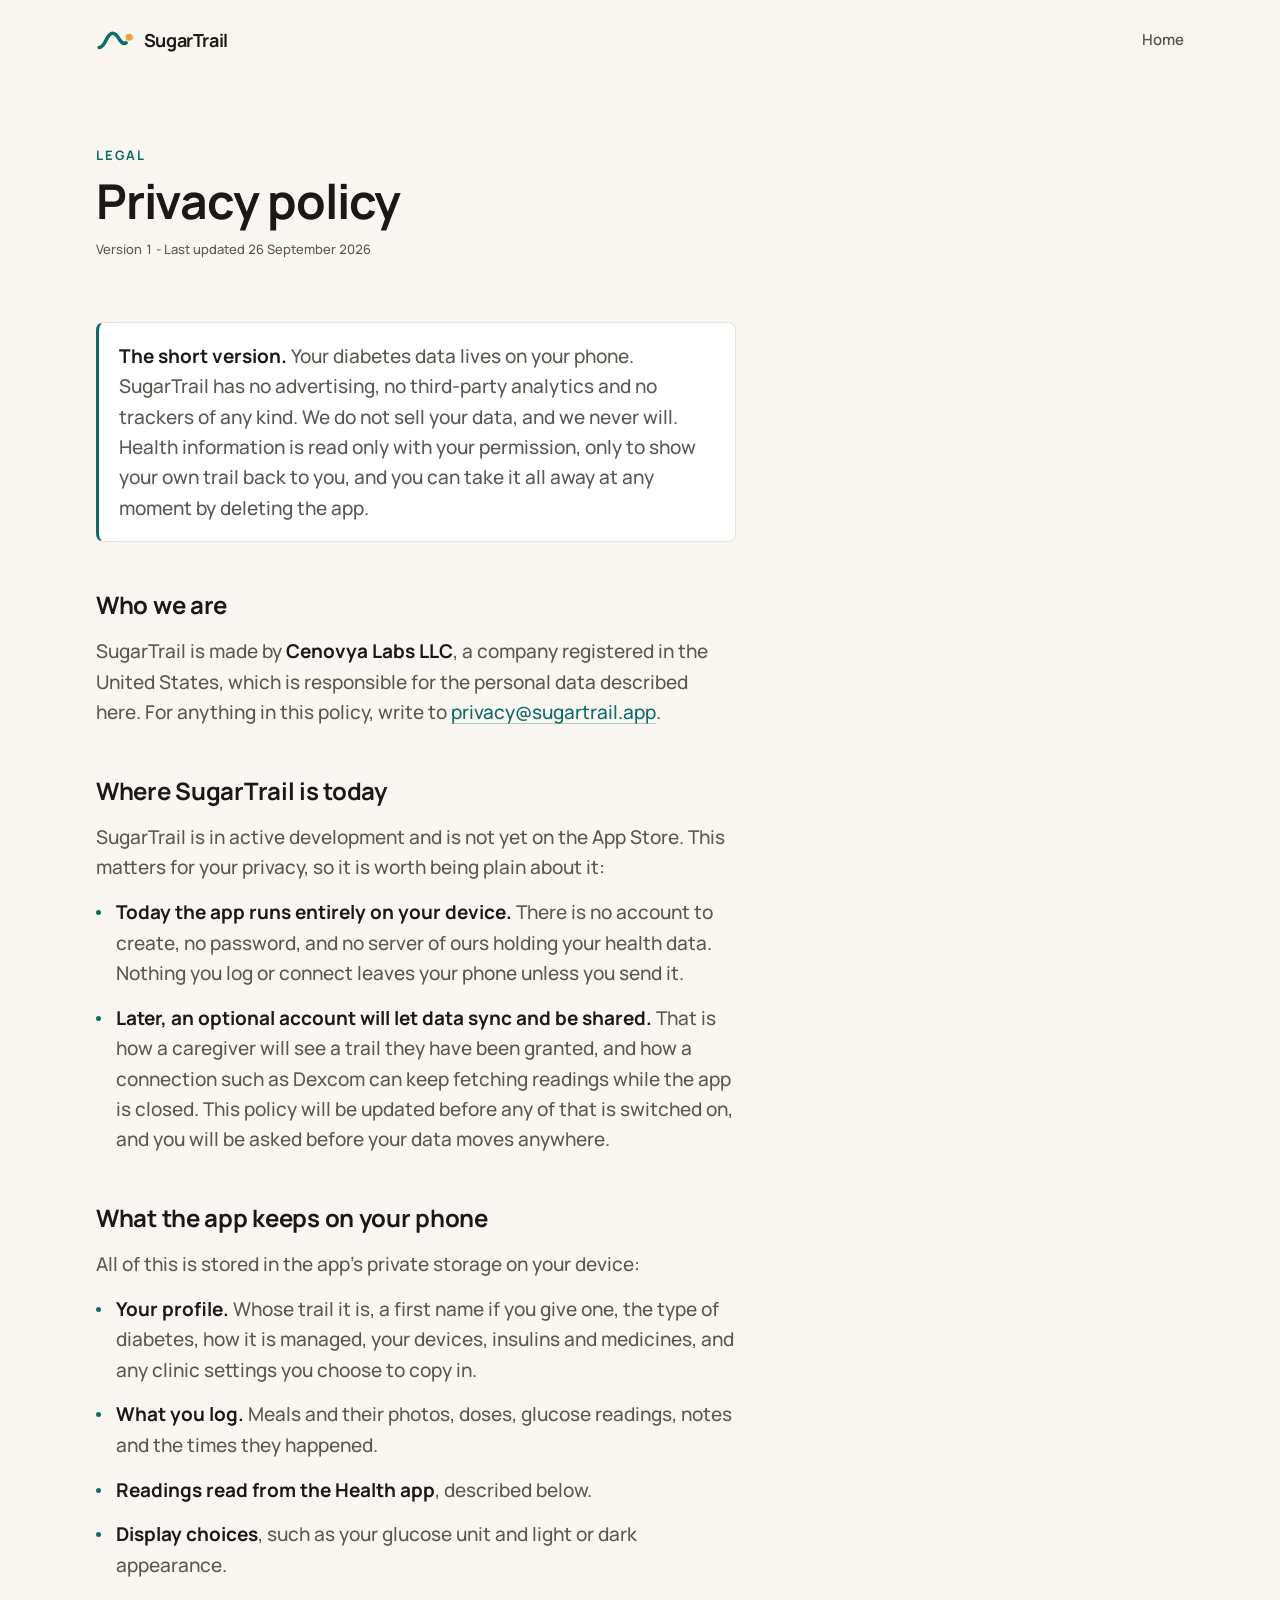
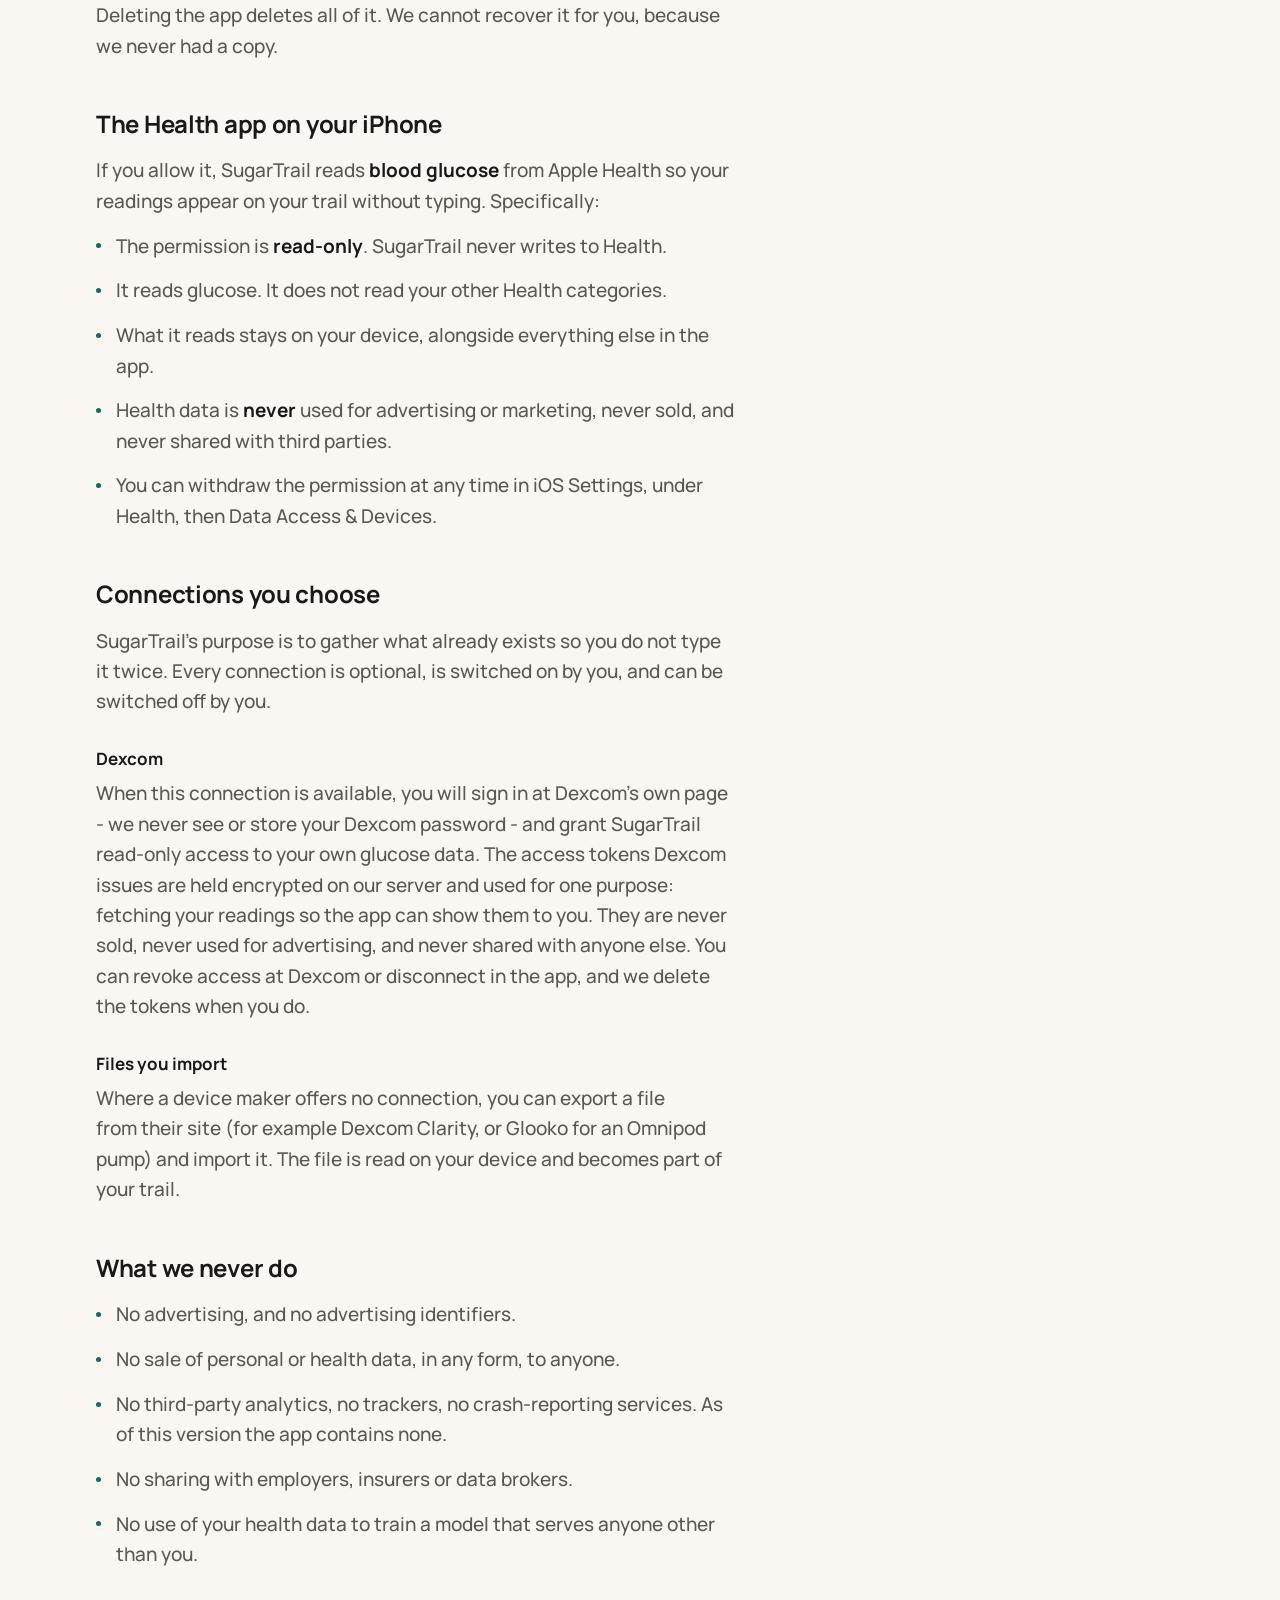
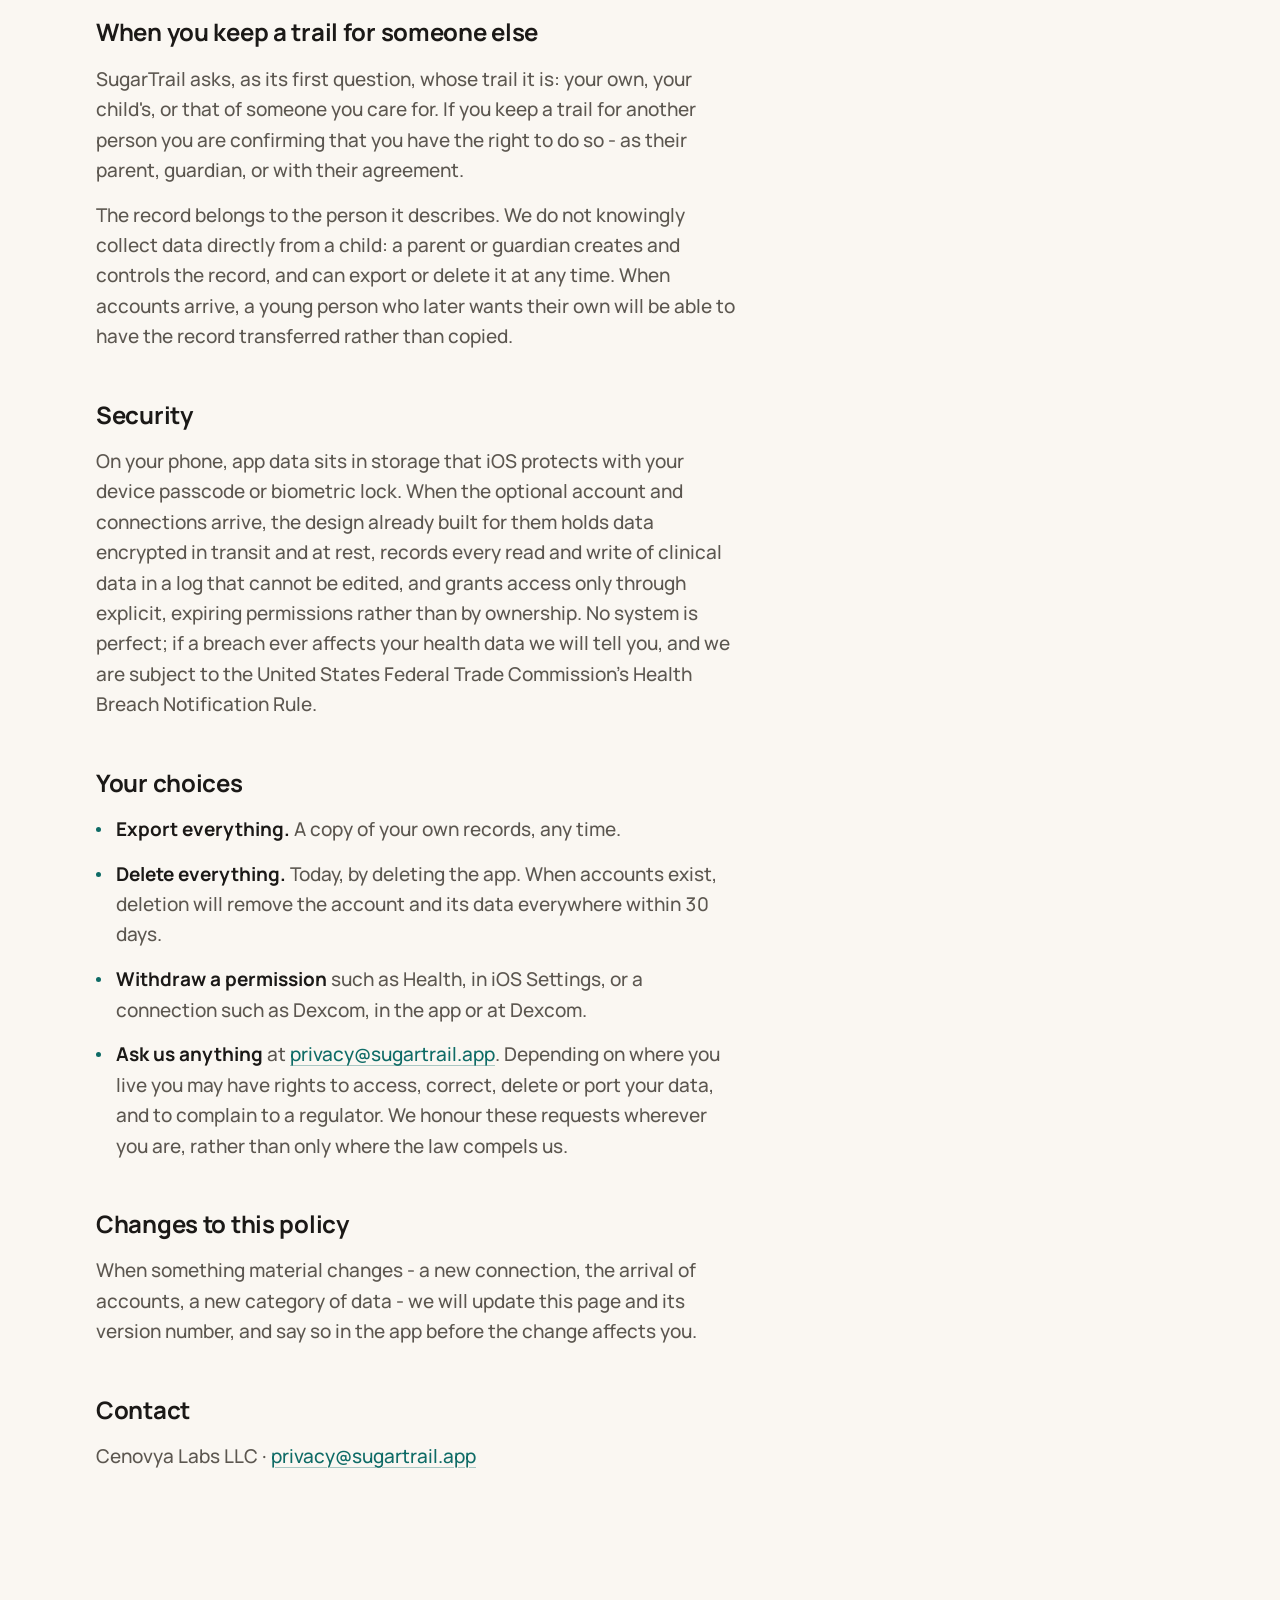
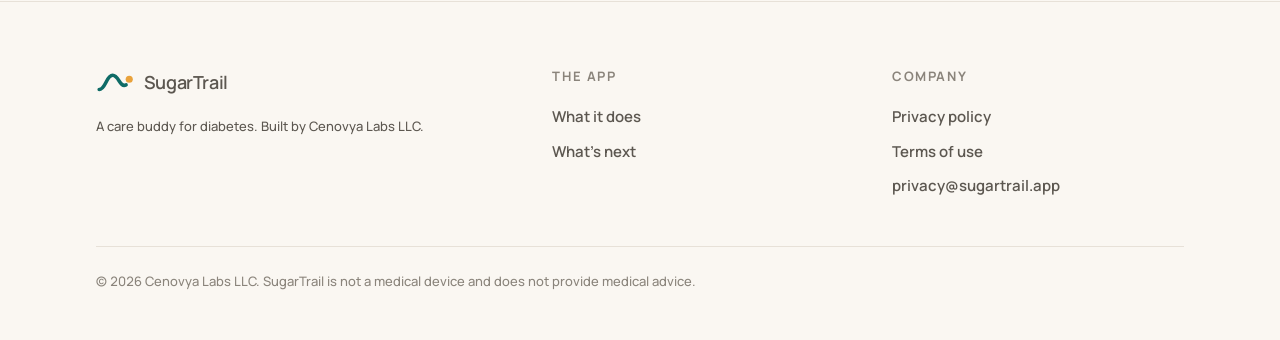
==== commit f209d5b8: "copy: the journey becomes a companion's arc, not a food story Five beats instead of four, and each o" ====
--- a/privacy/index.html
+++ b/privacy/index.html
@@ -245,7 +245,7 @@
             <h2 id="f1">The app</h2>
             <ul>
               <li><a href="/#does">What it does</a></li>
-              <li><a href="/#ahead">What is next</a></li>
+              <li><a href="/#ahead">What’s next</a></li>
             </ul>
           </nav>
           <nav aria-labelledby="f2">
